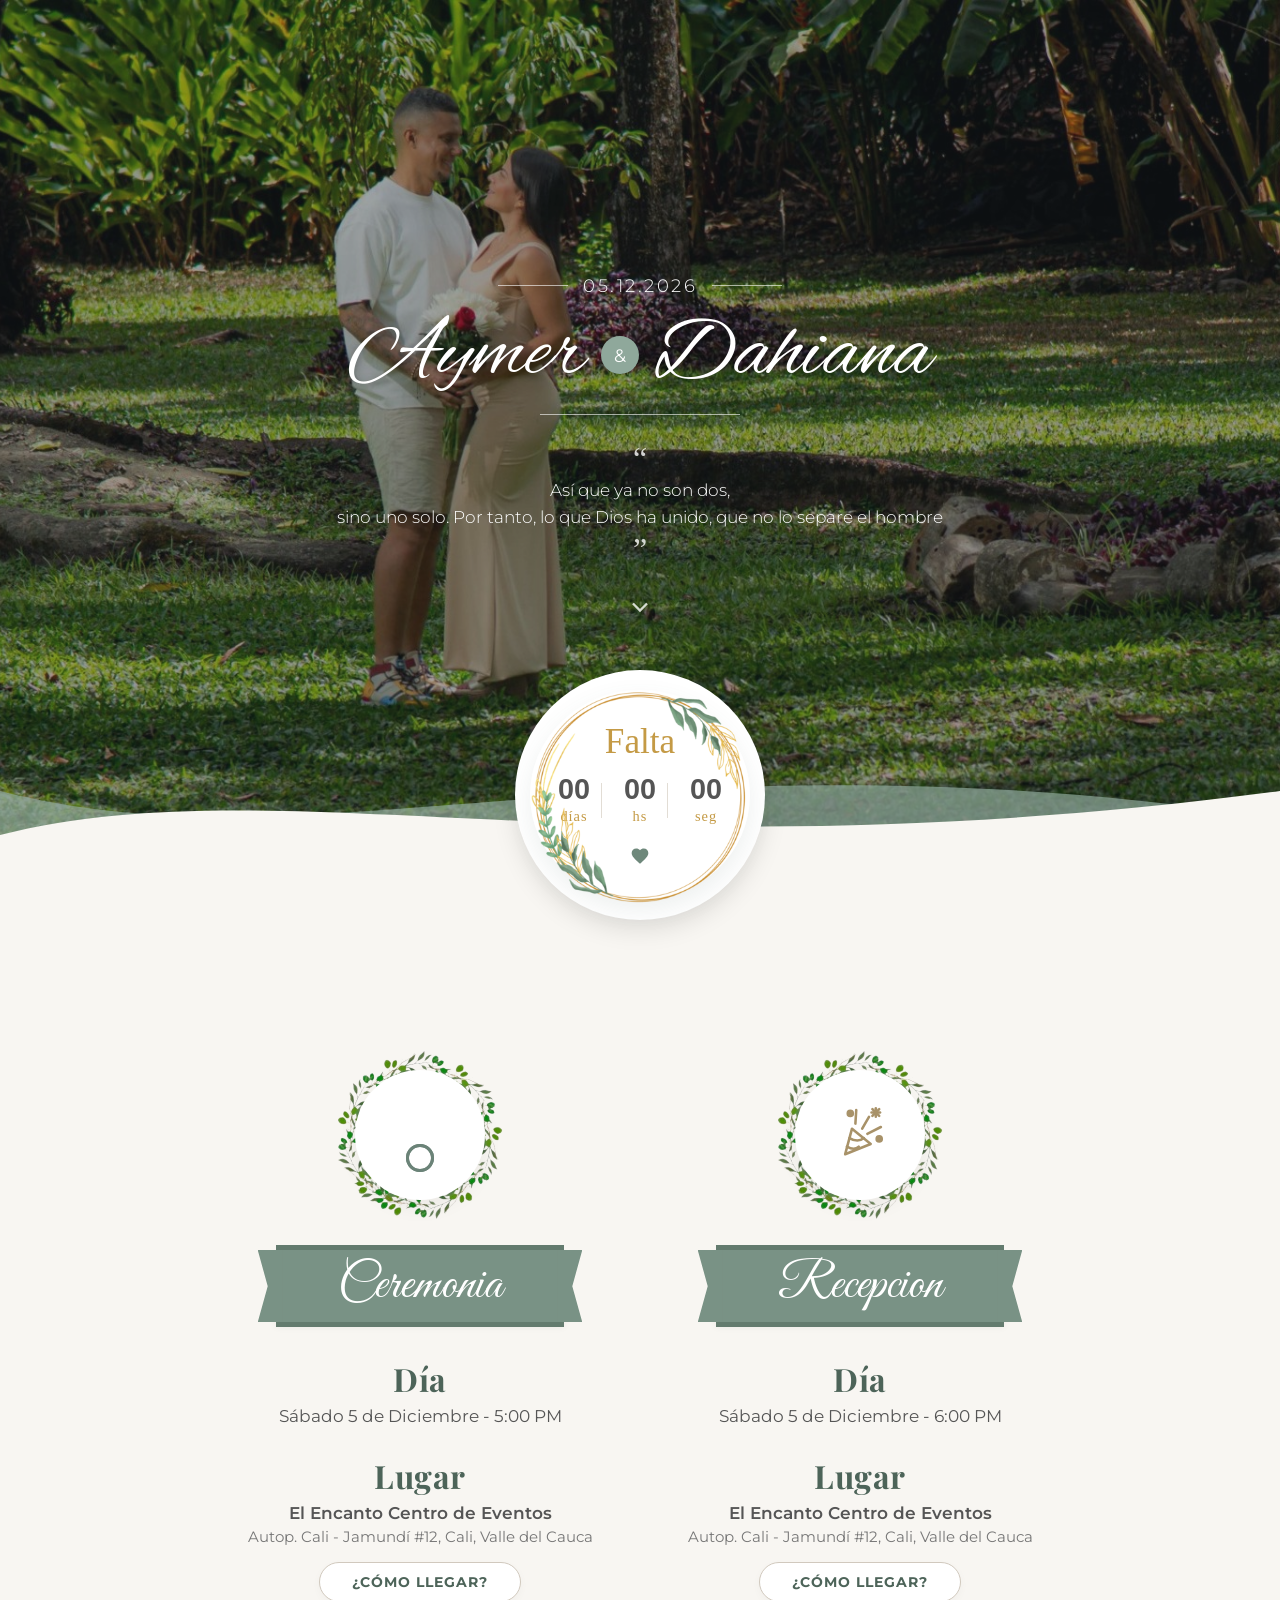
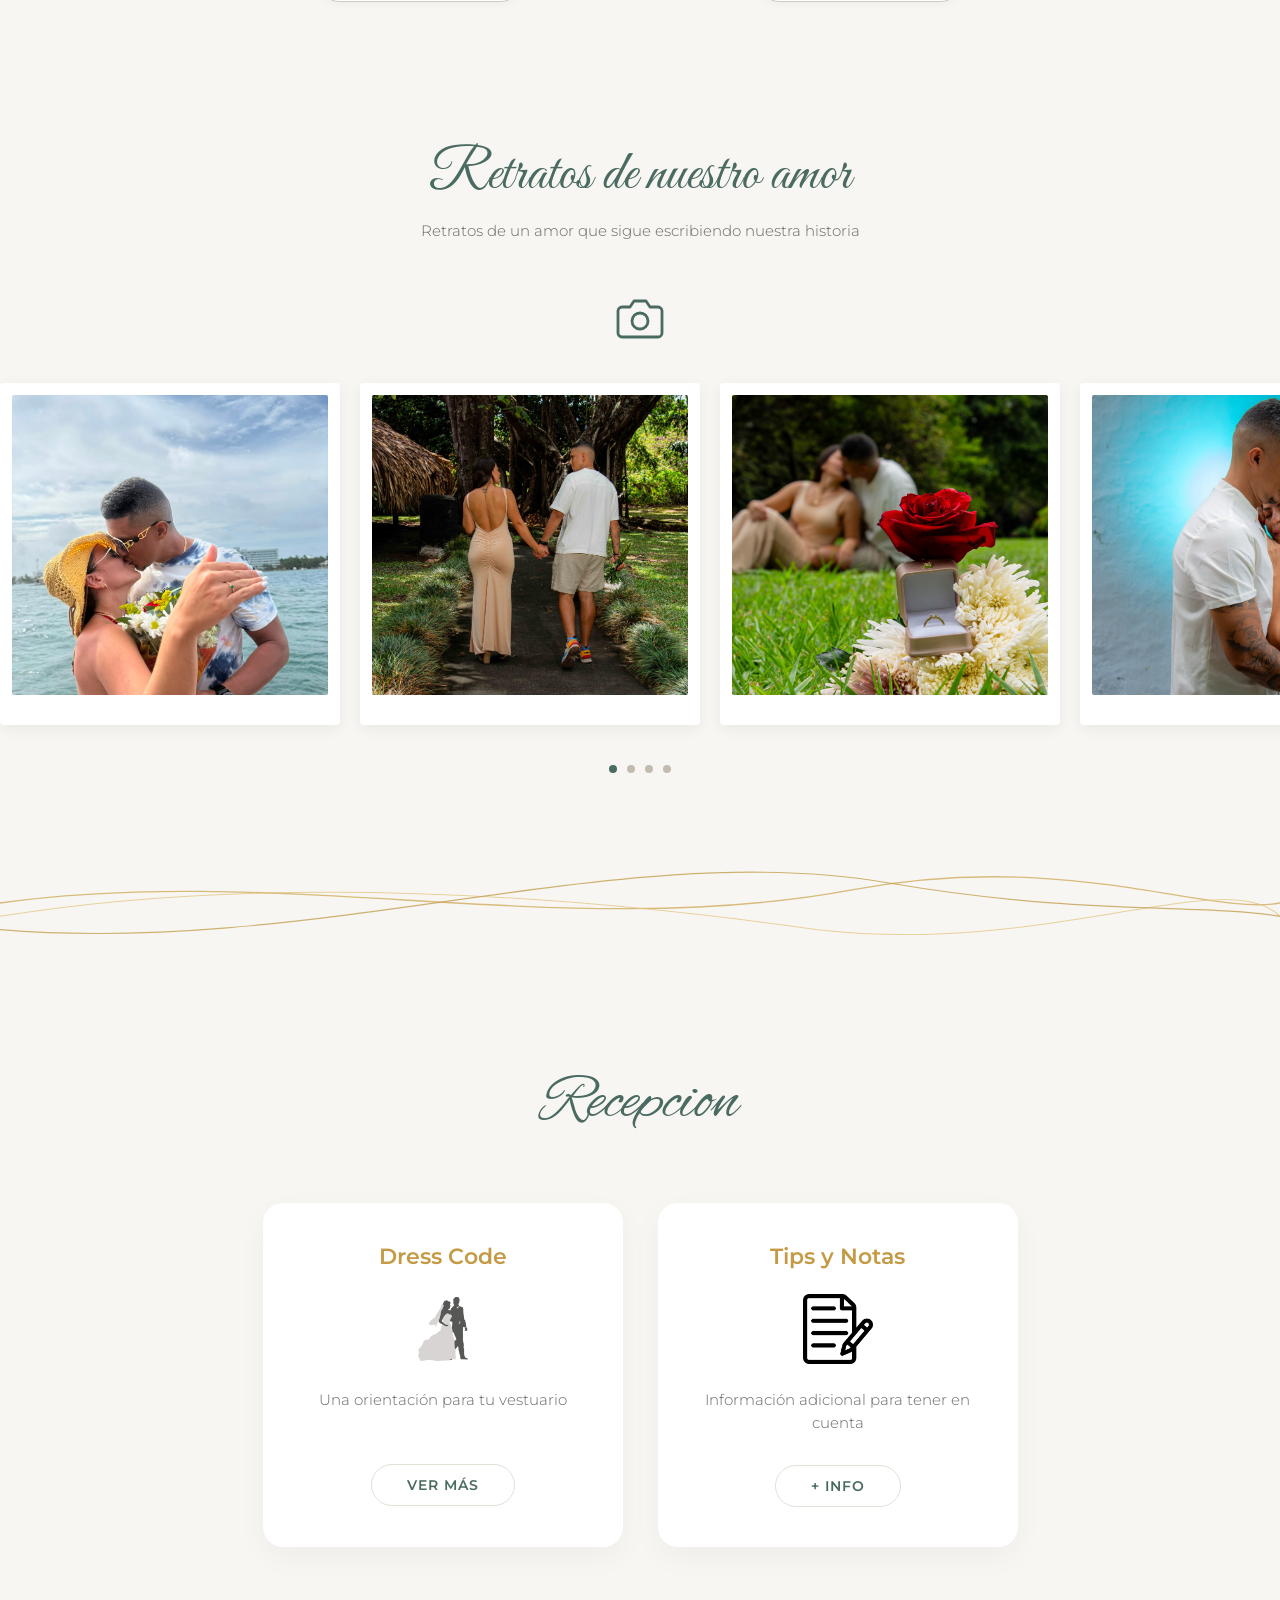
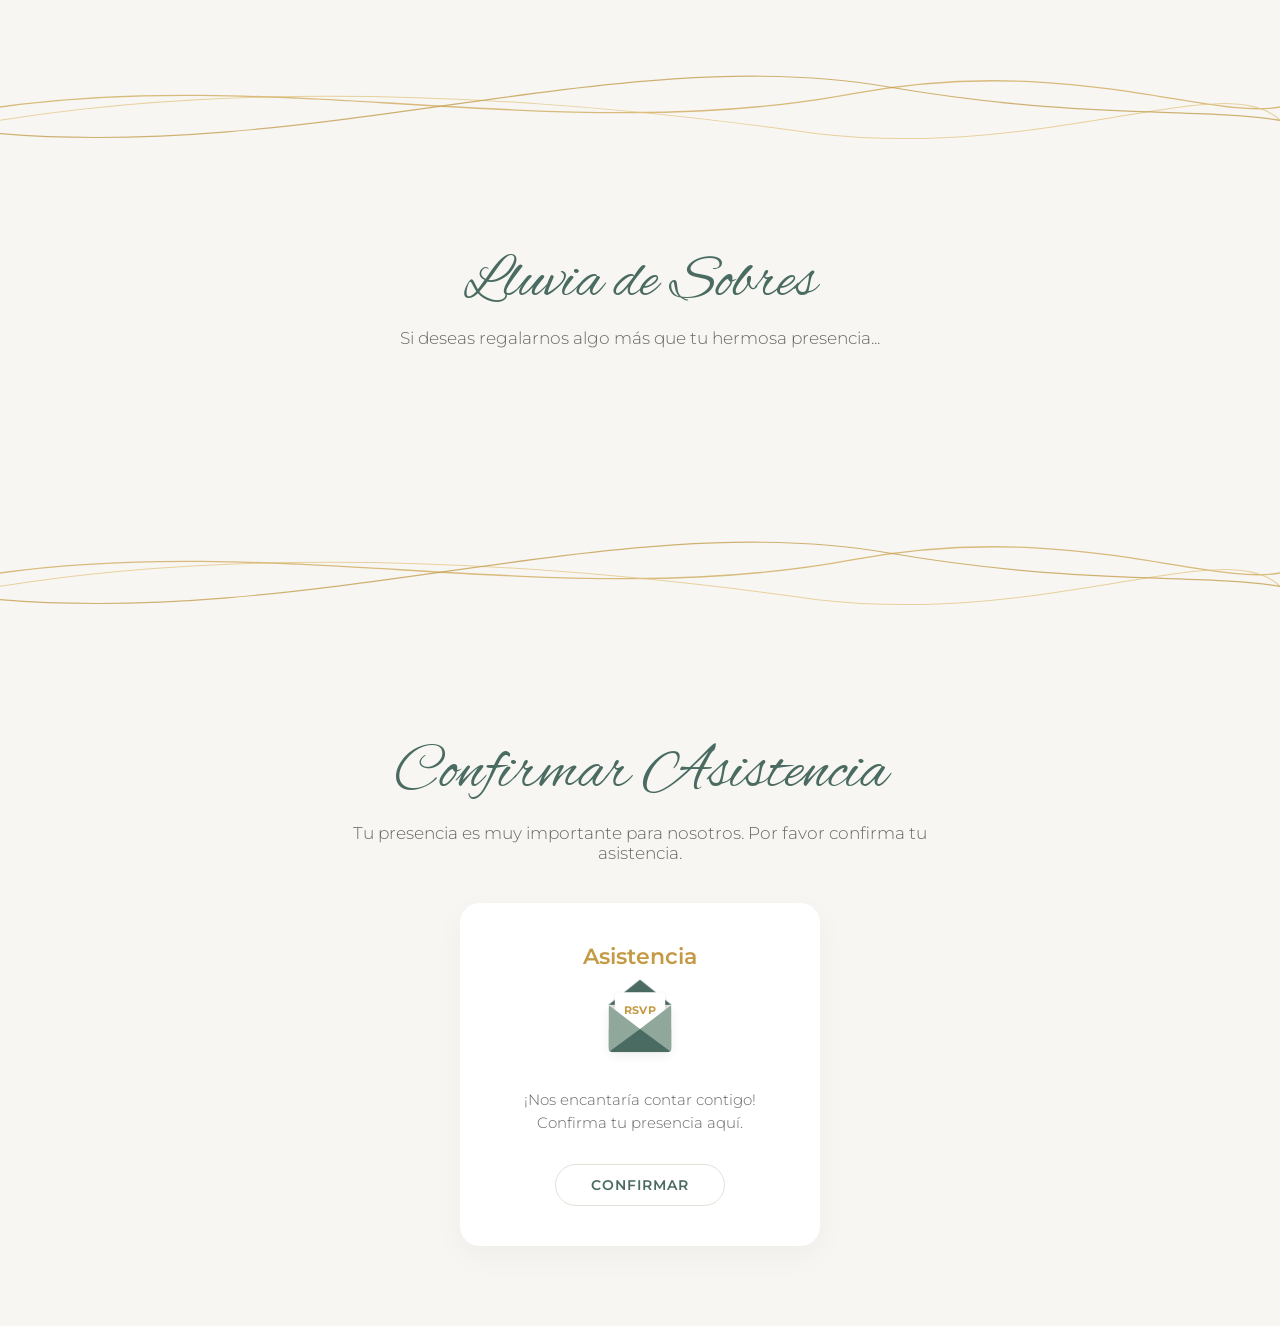
==== bosquejo.html @ 022d2cc7 "..." ====
<!DOCTYPE html>
<html lang="es">
<head>
    <meta charset="UTF-8">
    <meta name="viewport" content="width=device-width, initial-scale=1.0">
    <title>Invitación de Boda - Dahiana & Aymer</title>

    <!-- Fuentes Tipográficas Consolidadas -->
    <link rel="preconnect" href="https://fonts.googleapis.com">
    <link rel="preconnect" href="https://fonts.gstatic.com" crossorigin>
    <link href="https://fonts.googleapis.com/css2?family=Alex+Brush&family=Great+Vibes&family=Montserrat:ital,wght@0,300;0,400;0,500;0,600;0,700;1,300&family=Playfair+Display:ital,wght@0,600;0,700;1,400&display=swap" rel="stylesheet">

    <!-- Hojas de Estilos del Proyecto -->
    <link rel="stylesheet" href="bosquejo.css">
    <link rel="stylesheet" href="temporizador.css">
    <link rel="stylesheet" href="Dia_Boda.css">
    <link rel="stylesheet" href="Carrucel_fotos.css">
</head>
<body>

<!-- ==========================================
     1. PORTADA PRINCIPAL CON ONDA INCORPORADA
     ========================================== -->
<section class="hero-cover">


    <img src="fotoprincipal.jpeg" alt="Portada Dahiana y Hemer" class="hero-single-img">

    <div class="overlay"></div>

    <div class="hero-content">
        <div class="date-wrapper">
            <span class="line"></span>
            <p class="event-date">05.12.2026</p>
            <span class="line"></span>
        </div>

        <div class="names-wrapper">
            <h1 class="bride-groom-name">Aymer</h1>
            <span class="ampersand-badge">&</span>
            <h1 class="bride-groom-name">Dahiana</h1>
        </div>

        <div class="divider-line"></div>

        <div class="quote-wrapper">
            <span class="quote-mark">“</span>
            <p class="quote-text">
                Así que ya no son dos,<br>
                 sino uno solo. Por tanto, lo que Dios ha unido, que no lo separe el hombre
            </p>
            <span class="quote-mark">”</span>
        </div>

        <div class="scroll-down-arrow">
            <svg viewBox="0 0 24 24" width="28" height="28" stroke="currentColor" stroke-width="2" fill="none">
                <polyline points="6 9 12 15 18 9"></polyline>
            </svg>
        </div>
    </div>

    <!-- CORTE ONDULADO FIEL A LA REFERENCIA -->
    <div class="wave-divider">
        <svg viewBox="0 0 1440 320" preserveAspectRatio="none" class="wave-svg">
            <!-- Capa sutil verde salvia detrás -->
            <path fill="#8FA89B" fill-opacity="0.7" d="M0,160 C360,280 720,60 1440,200 L1440,320 L0,320 Z"></path>
            <!-- Capa principal crema al frente que realiza el corte -->
            <path fill="#F8F6F2" d="M0,224 C320,120 680,290 1440,160 L1440,320 L0,320 Z"></path>
        </svg>
    </div>
</section>

<!-- ==========================================
     2. TEMPORIZADOR MONTADO SOBRE EL CORTE
     ========================================== -->
<div class="countdown-overlap-wrapper">
    <section class="section countdown-section">
        <div class="countdown-container">
            <div class="timer-circle">
                <!-- Imagen del marco sobresaliente -->
                <img src="marcoboda.png" alt="Marco Temporizador" class="timer-frame-img">

                <!-- Fondo blanco interior con el texto -->
                <div class="timer-content">
                    <h2 class="timer-title">Falta</h2>

                    <div class="timer" id="timer">
                        <div class="time-card">
                            <span id="days">00</span>
                            <p>días</p>
                        </div>
                        <div class="time-card">
                            <span id="hours">00</span>
                            <p>hs</p>
                        </div>
                        <div class="time-card">
                            <span id="seconds">00</span>
                            <p>seg</p>
                        </div>
                    </div>

                    <svg class="timer-heart" viewBox="0 0 24 24">
                        <path d="M12 21.35l-1.45-1.32C5.4 15.36 2 12.28 2 8.5 2 5.42 4.42 3 7.5 3c1.74 0 3.41.81 4.5 2.09C13.09 3.81 14.76 3 16.5 3 19.58 3 22 5.42 22 8.5c0 3.78-3.4 6.86-8.55 11.54L12 21.35z"/>
                    </svg>

                    <p id="expired-message" class="expired-message" style="display: none;">
                        ¡Llegó el gran día! 🎉
                    </p>
                </div>
            </div>
        </div>
    </section>
</div>


    <!-- ==========================================
         3. UBICACIÓN Y FECHAS (DÍA DE LA BODA)
         ========================================== -->
    <section class="events-section">
        <div class="events-container">
            
            <!-- TARJETA 1: CEREMONIA -->
            <div class="event-card">
                <div class="circle-wrapper">
                    <img src="marco2.png" alt="Marco Ceremonia" class="circle-frame">
                    <div class="icon-circle">
                        <div class="ceremony-anim-container">
                            <svg class="heart-line-svg" viewBox="0 0 100 80">
                                <path class="heart-path" d="M 50,65 C 20,40 10,25 25,12 C 35,3 45,12 50,20 C 55,12 65,3 75,12 C 90,25 80,40 50,65 Z" fill="none" stroke="#6B8378" stroke-width="3" stroke-linecap="round" stroke-linejoin="round"/>
                            </svg>
        
                            <div class="rings-wrapper">
                                <div class="ring ring-left"></div>
                                <div class="ring ring-right"></div>
                            </div>
                        </div>
                    </div>
                </div>

                <div class="ribbon-banner">
                    <h2>Ceremonia</h2>
                </div>

                <div class="info-content">
                    <div class="event-block">
                        <h3>Día</h3>
                        <p class="event-detail">Sábado 5 de Diciembre - 5:00 PM</p>
                    </div>

                    <div class="event-block">
                        <h3>Lugar</h3>
                        <p class="event-detail font-medium"> El Encanto Centro de Eventos</p>
                        <p class="event-subdetail">Autop. Cali - Jamundí #12, Cali, Valle del Cauca</p>
                        <a href="https://www.google.com/maps/place/El+Encanto+Centro+De+Eventos/@3.2912204,-76.5205644,15.98z/data=!4m6!3m5!1s0x8e309f000b661b8d:0xb6f10bed2f12b15e!8m2!3d3.2949419!4d-76.5226216!16s%2Fg%2F11yqlfv62g?entry=ttu&g_ep=EgoyMDI2MDkwMi4wIKXMDSoASAFQAw%3D%3D" target="_blank" class="location-btn">¿CÓMO LLEGAR?</a>
                    </div>
                </div>
            </div>

            <!-- TARJETA 2: FIESTA -->
            <div class="event-card">
                <div class="circle-wrapper">
                    <img src="marco2.png" alt="Marco Fiesta" class="circle-frame">
                    <div class="icon-circle">
                        <div class="popper-container">
                            <svg class="party-popper-svg" viewBox="0 0 100 100" fill="none" stroke="#A89269" stroke-width="3" stroke-linecap="round" stroke-linejoin="round">
                                <g class="popper-body">
                                    <path d="M 32,72 L 40,42 L 62,60 Z" />
                                    <path d="M 37,53 C 42,56 48,58 54,53" />
                                    <path d="M 34,63 C 39,66 44,67 48,63" />
                                </g>
                                <g class="confetti-burst">
                                    <line class="spark s1" x1="52" y1="42" x2="60" y2="28" />
                                    <line class="spark s2" x1="58" y1="48" x2="74" y2="40" />
                                    <line class="spark s3" x1="44" y1="36" x2="45" y2="20" />
                                    <circle class="dot d1" cx="38" cy="24" r="3" fill="#A89269" />
                                    <circle class="dot d2" cx="72" cy="54" r="3" fill="#A89269" />
                                    <g class="star-spark">
                                        <line x1="68" y1="28" x2="68" y2="18" />
                                        <line x1="63" y1="23" x2="73" y2="23" />
                                        <line x1="64" y1="19" x2="72" y2="27" />
                                        <line x1="64" y1="27" x2="72" y2="19" />
                                    </g>
                                </g>
                            </svg>
                        </div>
                    </div>
                </div>

                <div class="ribbon-banner">
                    <h2>Recepcion</h2>
                </div>

                <div class="info-content">
                    <div class="event-block">
                        <h3>Día</h3>
                        <p class="event-detail">Sábado 5 de Diciembre - 6:00 PM</p>
                    </div>

                    <div class="event-block">
                        <h3>Lugar</h3>
                        <p class="event-detail font-medium">El Encanto Centro de Eventos</p>
                        <p class="event-subdetail">Autop. Cali - Jamundí #12, Cali, Valle del Cauca</p>
                        <a href="https://www.google.com/maps/place/El+Encanto+Centro+De+Eventos/@3.2949668,-76.5228049,16z/data=!4m15!1m8!3m7!1s0x8e309f000b661b8d:0xb6f10bed2f12b15e!2sEl+Encanto+Centro+De+Eventos!8m2!3d3.2949419!4d-76.5226216!10e5!16s%2Fg%2F11yqlfv62g!3m5!1s0x8e309f000b661b8d:0xb6f10bed2f12b15e!8m2!3d3.2949419!4d-76.5226216!16s%2Fg%2F11yqlfv62g?entry=ttu&g_ep=EgoyMDI2MDkwMi4wIKXMDSoASAFQAw%3D%3D" target="_blank" class="location-btn">¿CÓMO LLEGAR?</a>
                    </div>
                </div>
            </div>

        </div>
    </section>

    <!-- ==========================================
         4. CARRUSEL DE FOTOS
         ========================================== -->
    <section class="gallery-section">
        <h1 class="gallery-title">Retratos de nuestro amor</h1>
            <p class="card-text">Retratos de un amor que sigue escribiendo nuestra historia</p>
        <div class="camera-icon">
            <svg xmlns="http://www.w3.org/2000/svg" viewBox="0 0 24 24" fill="none" stroke="#4A6B62" stroke-width="1.4" stroke-linecap="round" stroke-linejoin="round">
                <path d="M23 19a2 2 0 0 1-2 2H3a2 2 0 0 1-2-2V8a2 2 0 0 1 2-2h4l2-3h6l2 3h4a2 2 0 0 1 2 2z"></path>
                <circle cx="12" cy="13" r="4"></circle>
            </svg>
        </div>

        <div class="carousel-container" id="carouselContainer">
            <div class="carousel-track" id="carouselTrack">
                <div class="photo-card"><img src="Foto.jpeg"Boda 1"></div>
                <div class="photo-card"><img src="IMG0559.jpeg"Boda 3"></div>
                <div class="photo-card"><img src="IMG0561.jpeg"Boda 4"></div>

                <!-- Duplicado exacto para el efecto infinito -->
                <div class="photo-card"><img src="IMG0624.jpeg"Boda 1"></div>
                <div class="photo-card"><img src="Foto.jpeg"Boda 2"></div>
                <div class="photo-card"><img src="IMG0559.jpeg"Boda 4"></div>
            </div>
        </div>

        <div class="carousel-dots">
            <span class="dot active"></span>
            <span class="dot"></span>
            <span class="dot"></span>
            <span class="dot"></span>
        </div>
    </section>

    <!-- DIVISOR ONDULADO DORADO (Insertar entre secciones) -->
<div class="ribbon-divider ribbon-divider-straight" aria-hidden="true">
    <svg viewBox="0 0 1440 180" preserveAspectRatio="none">
        <path d="M0,90 C320,30 640,150 960,70 C1200,10 1360,110 1440,90" 
              stroke="#D3B168" stroke-width="2" fill="none" opacity="0.85"/>
        <path d="M0,110 C280,50 600,70 920,130 C1180,170 1380,30 1440,110" 
              stroke="#E2C482" stroke-width="1.5" fill="none" opacity="0.75"/>
        <path d="M0,130 C360,170 700,-10 1000,60 C1220,110 1350,90 1440,110" 
              stroke="#C5A053" stroke-width="1.8" fill="none" opacity="0.8"/>
    </svg>
</div>


    <!-- ==========================================
         SCRIPTS UNIFICADOS DEL PROYECTO
         ========================================== -->
    <script>
        document.addEventListener('DOMContentLoaded', () => {
            
            // Lógica 1: Temporizador de Cuenta Regresiva
            const FECHA_BODA = "2026-12-05T16:30:00";
            const targetDate = new Date(FECHA_BODA).getTime();

            const daysEl = document.getElementById("days");
            const hoursEl = document.getElementById("hours");
            const secondsEl = document.getElementById("seconds");
            const timerContainer = document.getElementById("timer");
            const expiredMessage = document.getElementById("expired-message");

            function updateCountdown() {
                const now = new Date().getTime();
                const difference = targetDate - now;

                if (difference <= 0) {
                    clearInterval(timerInterval);
                    if (timerContainer) timerContainer.style.display = "none";
                    if (expiredMessage) expiredMessage.style.display = "block";
                    return;
                }

                const days = Math.floor(difference / (1000 * 60 * 60 * 24));
                const hours = Math.floor((difference % (1000 * 60 * 60 * 24)) / (1000 * 60 * 60));
                const seconds = Math.floor((difference % (1000 * 60)) / 1000);

                if (daysEl) daysEl.innerText = String(days).padStart(2, '0');
                if (hoursEl) hoursEl.innerText = String(hours).padStart(2, '0');
                if (secondsEl) secondsEl.innerText = String(seconds).padStart(2, '0');
            }

            updateCountdown();
            const timerInterval = setInterval(updateCountdown, 1000);

            // Lógica 2: Carrusel de Fotos Interactivo
            const container = document.getElementById('carouselContainer');
            const track = document.getElementById('carouselTrack');
            const dots = document.querySelectorAll('.dot');

            if (container && track) {
                container.addEventListener('mouseenter', () => {
                    track.style.animationPlayState = 'paused';
                });

                container.addEventListener('mouseleave', () => {
                    track.style.animationPlayState = 'running';
                });
            }

            if (dots.length > 0) {
                let activeDotIndex = 0;
                setInterval(() => {
                    dots[activeDotIndex].classList.remove('active');
                    activeDotIndex = (activeDotIndex + 1) % dots.length;
                    dots[activeDotIndex].classList.add('active');
                }, 3000);
            }
        });
    </script>

    <!-- ==========================================
     SECCIÓN: DETALLES DE LA FIESTA (DISEÑO PLANO)
     ========================================== -->
<section class="fiesta-details-section">

    <div class="fiesta-header">
        <h2 class="fiesta-title">Recepcion</h2>
    </div>

    <div class="cards-grid">
        <!-- TARJETA 1: DRESS CODE -->
        <div class="fiesta-card">
            <h3 class="card-title">Dress Code</h3>
            
            <!-- Ruta de imagen modificable -->
            <div class="card-icon-wrapper">
                <img src="novios.png" alt="Dress Code" class="card-custom-icon">
            </div>

            <p class="card-text">Una orientación para tu vestuario</p>

            <button class="modal-trigger-btn" onclick="openModal('modal-dresscode')">VER MÁS</button>
        </div>

        <!-- TARJETA 2: TIPS Y NOTAS -->
        <div class="fiesta-card">
            <h3 class="card-title">Tips y Notas</h3>
            
            <!-- Ruta de imagen modificable -->
            <div class="card-icon-wrapper">
                <img src="notas.png" alt="Tips y Notas" class="card-custom-icon">
            </div>

            <p class="card-text">Información adicional para tener en cuenta</p>

            <button class="modal-trigger-btn" onclick="openModal('modal-tips')">+ INFO</button>
        </div>
    </div>
</section>



<!-- ==========================================
     VENTANAS EMERGENTES (MODALES CON TEXTO EXACTO)
     ========================================== -->

<!-- MODAL 1: DRESS CODE (Basado en tu Imagen 1) -->
<div id="modal-dresscode" class="modal-overlay">
    <div class="modal-box modal-dresscode-box">
        <button class="modal-close-btn" onclick="closeModal('modal-dresscode')">&times;</button>
        
        <h3 class="modal-subtitle-serif">Código de Vestimenta</h3>
        
        <!-- Espacio reservado para tu imagen personalizada -->
        <div class="modal-image-container">
            <img src="trajeyvestido.png" alt="Ilustración Dress Code" class="modal-custom-img">
        </div>

        <h2 class="modal-title-cursive">Formal</h2>

        <p class="modal-reservation-text">
            Se reserva el color <br>
            <strong>BLANCO</strong> <br>
            para la novia
        </p>
    </div>
</div>

<!-- MODAL 2: TIPS Y NOTAS (Basado en tu Imagen 2 - Texto Exacto) -->
<div id="modal-tips" class="modal-overlay">
    <div class="modal-box modal-tips-box">
        <button class="modal-close-btn modal-close-dark" onclick="closeModal('modal-tips')">&times;</button>
        
        <!-- Icono de Portapapeles -->
        <div class="modal-header-icon">
            <svg viewBox="0 0 24 24" width="40" height="40" fill="none" stroke="#D3B168" stroke-width="1.8" stroke-linecap="round" stroke-linejoin="round">
                <path d="M16 4h2a2 2 0 0 1 2 2v14a2 2 0 0 1-2 2H6a2 2 0 0 1-2-2V6a2 2 0 0 1 2-2h2"></path>
                <rect x="8" y="2" width="8" height="4" rx="1" ry="1"></rect>
                <path d="M9 14l2 2 4-4"></path>
            </svg>
        </div>

        <h3 class="modal-tips-title">Tips y Notas</h3>
        <div class="modal-tips-body">
            <p class="tip-item">
                <strong>• Puntualidad:</strong> Les agradecemos ser puntuales.
            </p>

            <p class="tip-item">
                <strong>• Confirmación de asistencia:</strong> Para nosotros es muy importante contar con tu presencia. Te agradecemos confirmar tu asistencia antes del 1 de noviembre del 2026, ya que después de esa fecha se cerrará la lista de ingreso y no será posible realizar cambios.
            </p>

            <p class="tip-item">
                <strong>• Sin niños:</strong> Con mucho cariño, esta será una celebración sólo para adultos, gracias por comprendernos.
            </p>

            <div class="contact-block">
                <p class="contact-header"><strong>• Para información adicional, escríbenos a nuestro número de contacto:</strong></p>
                <p class="contact-numbers">
                     <a href="tel:+57321864464">(+57)  321 8644645</a>
                </p>
            </div>
        </div>
    </div>
</div>

<!-- SCRIPT DE CONTROL -->
<script>
    function openModal(modalId) {
        const modal = document.getElementById(modalId);
        if (modal) modal.classList.add('active');
    }

    function closeModal(modalId) {
        const modal = document.getElementById(modalId);
        if (modal) modal.classList.remove('active');
    }

    window.addEventListener('click', function(event) {
        if (event.target.classList.contains('modal-overlay')) {
            event.target.classList.remove('active');
        }
    });
</script>
<!-- DIVISOR ONDULADO DORADO (Insertar entre secciones) -->
<div class="ribbon-divider ribbon-divider-straight" aria-hidden="true">
    <svg viewBox="0 0 1440 180" preserveAspectRatio="none">
        <path d="M0,90 C320,30 640,150 960,70 C1200,10 1360,110 1440,90" 
              stroke="#D3B168" stroke-width="2" fill="none" opacity="0.85"/>
        <path d="M0,110 C280,50 600,70 920,130 C1180,170 1380,30 1440,110" 
              stroke="#E2C482" stroke-width="1.5" fill="none" opacity="0.75"/>
        <path d="M0,130 C360,170 700,-10 1000,60 C1220,110 1350,90 1440,110" 
              stroke="#C5A053" stroke-width="1.8" fill="none" opacity="0.8"/>
    </svg>
</div>

<!-- ==========================================
     SECCIÓN: LLUVIA DE SOBRES CON ANIMACIÓN COMPLETA
     ========================================== -->
<section class="lluvia-sobres-section">
    <h2 class="sobres-title">Lluvia de Sobres</h2>
    <p class="sobres-subtitle">Si deseas regalarnos algo más que tu hermosa presencia...</p>

    <div class="sobres-icon-wrapper" aria-hidden="true">
        <svg viewBox="0 0 100 80" class="envelope-draw-svg">
            <!-- Fondo de la carta/ interior -->
            <path d="M 12,25 L 88,25 L 88,68 L 12,68 Z" class="envelope-paper" />

            <!-- Silueta del cuerpo del sobre -->
            <rect x="5" y="20" width="90" height="55" rx="4" class="draw-line body-line" />
            
            <!-- Pliegues inferiores internos -->
            <path d="M 5,75 L 42,45" class="draw-line fold-line-1" />
            <path d="M 95,75 L 58,45" class="draw-line fold-line-2" />

            <!-- Solapa superior (Animada en grupo para poder rotar) -->
            <g class="flap-group">
                <path d="M 5,20 L 50,52 L 95,20" class="draw-line flap-line" />
            </g>
        </svg>
    </div>
</section>
</script>

<!-- ELEMENTO DE AUDIO LOCAL -->
<audio id="wedding-audio" loop preload="auto">
    <source src="Cancion.mp3" type="audio/mpeg">
    <source src="Cancion.mp3" type="audio/mpeg">
    Tu navegador no soporta la reproducción de audio.
</audio>

<script>
document.addEventListener("DOMContentLoaded", function () {
    const audio = document.getElementById("wedding-audio");
    const musicBtn = document.getElementById("music-toggle-btn");
    const musicIcon = document.getElementById("music-icon");

    audio.volume = 0.8;

    // Función para intentar reproducir y actualizar los controles
    function playAudio() {
        const playPromise = audio.play();
        if (playPromise !== undefined) {
            playPromise.then(() => {
                if (musicBtn) musicBtn.classList.add("playing");
                if (musicIcon) musicIcon.textContent = "🔊";
            }).catch((err) => {
                console.log("Error al iniciar audio:", err);
                if (musicBtn) musicBtn.classList.remove("playing");
                if (musicIcon) musicIcon.textContent = "🔈";
            });
        }
    }

    // Función para pausar
    function pauseAudio() {
        audio.pause();
        if (musicBtn) musicBtn.classList.remove("playing");
        if (musicIcon) musicIcon.textContent = "🔈";
    }

    // Verificar si se accedió desde el botón de la portada (con ?autoplay=true)
    const urlParams = new URLSearchParams(window.location.search);
    if (urlParams.get('autoplay') === 'true') {
        playAudio();
    }

    // Respaldo de seguridad: si el usuario hace clic o scroll en la invitación, reintentar reproducción
    function forcePlayOnInteraction() {
        if (audio.paused) {
            playAudio();
        }
        window.removeEventListener("click", forcePlayOnInteraction);
        window.removeEventListener("touchstart", forcePlayOnInteraction);
    }

    window.addEventListener("click", forcePlayOnInteraction, { once: true });
    window.addEventListener("touchstart", forcePlayOnInteraction, { once: true });

    // Alternar con el botón flotante superior derecho
    if (musicBtn) {
        musicBtn.addEventListener("click", function (e) {
            e.stopPropagation();
            if (audio.paused) {
                playAudio();
            } else {
                pauseAudio();
            }
        });
    }
});
</script>
<!-- DIVISOR ONDULADO DORADO (Insertar entre secciones) -->
<div class="ribbon-divider ribbon-divider-straight" aria-hidden="true">
    <svg viewBox="0 0 1440 180" preserveAspectRatio="none">
        <path d="M0,90 C320,30 640,150 960,70 C1200,10 1360,110 1440,90" 
              stroke="#D3B168" stroke-width="2" fill="none" opacity="0.85"/>
        <path d="M0,110 C280,50 600,70 920,130 C1180,170 1380,30 1440,110" 
              stroke="#E2C482" stroke-width="1.5" fill="none" opacity="0.75"/>
        <path d="M0,130 C360,170 700,-10 1000,60 C1220,110 1350,90 1440,110" 
              stroke="#C5A053" stroke-width="1.8" fill="none" opacity="0.8"/>
    </svg>
</div>
<!-- ==========================================
     SECCIÓN: CONFIRMACIÓN DE ASISTENCIA (CENTRADA)
     ========================================== -->
<section class="rsvp-section">

    <!-- Título fuera de la card -->
    <div class="rsvp-header">
        <h2 class="rsvp-title">Confirmar Asistencia</h2>
        <p class="rsvp-subtitle">Tu presencia es muy importante para nosotros. Por favor confirma tu asistencia.</p>
    </div>

    <!-- Contenedor centrado para la tarjeta -->
    <div class="rsvp-card-container">
        <!-- Tarjeta individual con la misma clase .fiesta-card -->
        <div class="fiesta-card rsvp-card rsvp-observer">
            <h3 class="card-title">Asistencia</h3>
            
            <!-- Animación CSS: Carta/Sobre abriéndose al scroll -->
            <div class="card-icon-wrapper">
                <div class="envelope-wrapper">
                    <div class="envelope">
                        <div class="envelope-flap"></div>
                        <div class="envelope-pocket"></div>
                        <div class="envelope-letter">
                            <span class="letter-text">RSVP</span>
                        </div>
                    </div>
                </div>
            </div>

            <p class="card-text">¡Nos encantaría contar contigo! Confirma tu presencia aquí.</p>

            <!-- Botón de redirección editable -->
            <a href="https://forms.cloud.microsoft/pages/responsepage.aspx?id=DQSIkWdsW0yxEjajBLZtrQAAAAAAAAAAAAZAAJwFTbpUNDNHSVFHMlNKOUhXWFhCSTBYRjc1VVdPUy4u&origin=lprLink&route=shorturl" target="_blank" class="modal-trigger-btn rsvp-btn">
                CONFIRMAR
            </a>
        </div>
    </div>
</section>

<!-- SCRIPT INTERSECTION OBSERVER -->
<script>
    document.addEventListener("DOMContentLoaded", function () {
        const observerOptions = {
            root: null,
            threshold: 0.4 // Se activa al visibilizar el 40% de la tarjeta
        };

        const rsvpObserver = new IntersectionObserver((entries, observer) => {
            entries.forEach(entry => {
                if (entry.isIntersecting) {
                    entry.target.classList.add("animate");
                    observer.unobserve(entry.target);
                }
            });
        }, observerOptions);

        const rsvpCard = document.querySelector(".rsvp-observer");
        if (rsvpCard) {
            rsvpObserver.observe(rsvpCard);
        }
    });
</script>
</body>
</html>
---- bosquejo.css ----
/* ==========================================
   1. RESET & VARIABLES GLOBALES (ESTILO FIXDATE)
   ========================================== */
@import url('https://fonts.googleapis.com/css2?family=Alex+Brush&family=Montserrat:ital,wght@0,300;0,400;0,500;0,600;0,700;1,300&display=swap');

:root {
    --bg-cream: #F8F6F2;
    --bg-card: #EFECE6;
    --green-sage: #8FA89B;
    --green-dark: #4A6B62;
    --gold-accent: #D3B168;
    --text-dark: #333333;
    --text-muted: #666666;
}

* {
    margin: 0;
    padding: 0;
    box-sizing: border-box;
}

/* Fuerza el flujo vertical continuo en el sitio */
body, html {
    width: 100%;
    margin: 0;
    padding: 0;
    display: block !important;
    background-color: var(--bg-cream);
    font-family: 'Montserrat', sans-serif;
    color: var(--text-dark);
    overflow-x: hidden;
    scroll-behavior: smooth;
}

/* Forzar estructuración vertical por secciones */
section, 
.section, 
.hero-cover, 
.events-section, 
.gallery-section {
    display: flex !important;
    flex-direction: column !important;
    width: 100% !important;
    max-width: 100% !important;
    box-sizing: border-box;
    clear: both;
}

/* ==========================================
   2. PORTADA PRINCIPAL (HERO)
   ========================================== */
.hero-cover {
    position: relative;
    width: 100%;
    height: 100vh;
    display: flex;
    justify-content: center;
    align-items: center;
    overflow: hidden;
    background-color: var(--bg-cream);
}

/* Única Imagen Principal de Portada */
.hero-single-img {
    position: absolute;
    top: 0;
    left: 0;
    width: 100%;
    height: 100%;
    object-fit: cover;
    object-position: 35% center;
    z-index: 0;
}

/* Capa de Oscurecimiento (40% de opacidad) */
.overlay {
    position: absolute;
    top: 0;
    left: 0;
    width: 100%;
    height: 100%;
    background: rgba(30, 38, 44, 0.40);
    z-index: 1;
}

.music-btn {
    position: fixed;
    top: 25px;
    right: 25px;
    width: 44px;
    height: 44px;
    background-color: rgba(255, 255, 255, 0.25);
    border: 1px solid rgba(255, 255, 255, 0.5);
    border-radius: 50%;
    color: #FFFFFF;
    display: flex;
    justify-content: center;
    align-items: center;
    cursor: pointer;
    backdrop-filter: blur(6px);
    z-index: 100;
    transition: transform 0.2s ease;
}

.music-btn:hover {
    transform: scale(1.08);
}

.hero-content {
    position: relative;
    z-index: 2;
    color: #FFFFFF;
    text-align: center;
    max-width: 700px;
    padding: 0 20px;
    display: flex;
    flex-direction: column;
    align-items: center;
    justify-content: center;
}

.date-wrapper {
    display: flex;
    align-items: center;
    gap: 15px;
    margin-bottom: 15px;
}

.date-wrapper .line {
    height: 1px;
    width: 70px;
    background-color: rgba(255, 255, 255, 0.6);
}

.event-date {
    font-family: 'Montserrat', sans-serif;
    font-size: 1.1rem;
    letter-spacing: 2.5px;
    font-weight: 300;
}

.names-wrapper {
    display: flex;
    align-items: center;
    gap: 15px;
}

/* Tipografía Principal 'Alex Brush' */
.bride-groom-name {
    font-family: 'Alex Brush', cursive;
    font-size: 5.5rem;
    font-weight: 400;
    line-height: 1;
    text-shadow: 0 2px 8px rgba(0,0,0,0.3);
}

.ampersand-badge {
    background-color: var(--green-sage);
    color: #FFFFFF;
    width: 38px;
    height: 38px;
    border-radius: 50%;
    display: flex;
    justify-content: center;
    align-items: center;
    font-family: 'Montserrat', sans-serif;
    font-size: 1.1rem;
}

.divider-line {
    width: 200px;
    height: 1px;
    background-color: rgba(255, 255, 255, 0.6);
    margin: 15px 0 25px 0;
}

.quote-mark {
    font-family: 'Georgia', serif;
    font-size: 2rem;
    opacity: 0.8;
}

.quote-text {
    font-family: 'Montserrat', sans-serif;
    font-size: 1.05rem;
    font-weight: 300;
    line-height: 1.6;
}

.scroll-down-arrow {
    margin-top: 25px;
    color: rgba(255, 255, 255, 0.8);
    animation: bounce 2s infinite;
}

@keyframes bounce {
    0%, 20%, 50%, 80%, 100% { transform: translateY(0); }
    40% { transform: translateY(-8px); }
    60% { transform: translateY(-4px); }
}

/* ==========================================
   3. CORTE ONDULADO DOBLE
   ========================================== */
.wave-divider {
    position: absolute;
    bottom: -1px;
    left: 0;
    width: 100%;
    line-height: 0;
    z-index: 3;
    pointer-events: none;
}

.wave-svg {
    width: 100%;
    height: 220px;
    display: block;
}

/* ==========================================
   4. TEMPORIZADOR ELEVADO (+40% ADICIONAL)
   ========================================== */
.countdown-overlap-wrapper {
    position: relative;
    width: 100%;
    z-index: 10;
    margin-top: -295px; /* Elevación incrementada un 40% adicional */
    display: flex;
    justify-content: center;
    pointer-events: none;
}

.countdown-section {
    pointer-events: auto;
    background: transparent !important;
    padding: 0 !important;
    width: 100%;
    display: flex !important;
    justify-content: center;
}

.countdown-container {
    display: flex;
    justify-content: center;
    align-items: center;
    width: 100%;
}
/* ==========================================
   MARCO EXTERNO CON FONDO BLANCO INTERIOR
   ========================================== */

.timer-circle {
    position: relative;
    width: 320px;
    height: 320px;
    margin: 0 auto;
    display: flex;
    align-items: center;
    justify-content: center;
}

/* La imagen del marco sobresale en los bordes */
.timer-frame-img {
    position: absolute;
    top: 0;
    left: 0;
    width: 100%;
    height: 100%;
    object-fit: contain;
    z-index: 2; /* Se dibuja por encima o al borde del contenido */
    pointer-events: none;
}

/* Círculo/Caja blanca interior */
.timer-content {
    position: relative;
    z-index: 1;
    width: 220px; /* Tamaño del fondo blanco interno */
    height: 220px;
    background-color: #FFFFFF;
    border-radius: 50%;
    box-shadow: 0 10px 25px rgba(74, 107, 98, 0.1);
    
    display: flex;
    flex-direction: column;
    align-items: center;
    justify-content: center;
    text-align: center;
    padding: 15px;
}

.timer-title {
    font-family: 'Alex Brush', cursive;
    font-size: 2.2rem;
    color: var(--green-dark, #4A6B62);
    margin: 0;
    line-height: 1;
}

.timer {
    display: flex;
    align-items: center;
    justify-content: center;
    gap: 10px;
    margin: 6px 0;
}

.time-card {
    display: flex;
    flex-direction: column;
    align-items: center;
}

.time-card span {
    font-family: 'Montserrat', sans-serif;
    font-size: 1.5rem;
    font-weight: 600;
    color: var(--green-dark, #4A6B62);
    line-height: 1;
}

.time-card p {
    font-family: 'Montserrat', sans-serif;
    font-size: 0.65rem;
    text-transform: uppercase;
    letter-spacing: 1px;
    color: #888888;
    margin-top: 2px;
}

.timer-heart {
    width: 14px;
    height: 14px;
    fill: var(--gold-accent, #D3B168);
    margin-top: 2px;
}

/* Ajustes para celulares */
@media (max-width: 480px) {
    .timer-circle {
        width: 270px;
        height: 270px;
    }

    .timer-content {
        width: 185px;
        height: 185px;
    }

    .time-card span {
        font-size: 1.2rem;
    }

    .timer-title {
        font-size: 1.8rem;
    }
}

/* ==========================================
   5. EVENTOS Y UBICACIONES (DÍA DE LA BODA)
   ========================================== */
.events-section, 
.gallery-section {
    padding: 60px 20px;
    align-items: center;
    background-color: var(--bg-cream);
}

.events-container {
    display: flex;
    flex-direction: row;
    flex-wrap: wrap;
    justify-content: center;
    gap: 40px;
    width: 100%;
    max-width: 1100px;
    margin: 0 auto;
}

.event-card {
    flex: 1 1 350px;
    max-width: 450px;
    display: flex;
    flex-direction: column;
    align-items: center;
}

/* ==========================================
   6. RESPONSIVO PARA MÓVILES (+40% ELEVACIÓN)
   ========================================== */
@media (max-width: 768px) {
    .bride-groom-name { 
        font-size: 3.8rem; 
    }

    .wave-svg {
        height: 140px;
    }

    .countdown-overlap-wrapper {
        margin-top: -195px; /* Elevado proporcionalmente para tablets y celulares grandes */
    }

    .events-container {
        flex-direction: column;
        align-items: center;
    }
}

@media (max-width: 480px) {
    .bride-groom-name { 
        font-size: 3.2rem; 
    }

    .wave-svg {
        height: 100px;
    }

    .countdown-overlap-wrapper {
        margin-top: -155px; /* Elevado proporcionalmente para móviles pequeños */
    }
}
/*
*/

/* ==========================================
   ESTILOS PLANOS DE TARJETAS Y MODALES (TIPOGRAFÍA PROYECTO)
   ========================================== */
.fiesta-details-section {
    position: relative;
    padding: 80px 20px;
    background-color: var(--bg-cream, #F8F6F2);
    display: flex;
    flex-direction: column;
    align-items: center;
    width: 100%;
}

/* Encabezado */
.fiesta-header {
    text-align: center;
    margin-bottom: 50px;
}

.fiesta-title {
    font-family: 'Alex Brush', cursive;
    font-size: 4rem;
    font-weight: 400;
    color: var(--green-dark, #4A6B62);
    margin-bottom: 10px;
}

.fiesta-subtitle {
    font-family: 'Montserrat', sans-serif;
    font-size: 1.05rem;
    color: #666666;
    font-weight: 300;
    max-width: 600px;
}

/* Rejilla para 2 Tarjetas */
.cards-grid {
    display: flex;
    justify-content: center;
    gap: 35px;
    width: 100%;
    max-width: 800px;
}

/* Tarjeta individual */
.fiesta-card {
    background: #FFFFFF;
    border-radius: 20px;
    padding: 40px 30px;
    flex: 1;
    max-width: 360px;
    display: flex;
    flex-direction: column;
    align-items: center;
    text-align: center;
    box-shadow: 0 10px 30px rgba(0,0,0,0.04);
    transition: transform 0.3s ease, box-shadow 0.3s ease;
}

.fiesta-card:hover {
    transform: translateY(-5px);
    box-shadow: 0 15px 35px rgba(0,0,0,0.08);
}

.card-title {
    font-family: 'Montserrat', sans-serif;
    font-size: 1.35rem;
    color: var(--gold-accent, #D3B168);
    font-weight: 600;
    margin-bottom: 25px;
}

/* Icono personalizable en la tarjeta */
.card-icon-wrapper {
    width: 70px;
    height: 70px;
    display: flex;
    justify-content: center;
    align-items: center;
    margin-bottom: 25px;
}

.card-custom-icon {
    max-width: 100%;
    max-height: 100%;
    object-fit: contain;
}

.card-text {
    font-family: 'Montserrat', sans-serif;
    font-size: 0.95rem;
    color: #666666;
    font-weight: 300;
    line-height: 1.5;
    margin-bottom: 30px;
    min-height: 45px;
}

/* Botón estilo cápsula */
.modal-trigger-btn {
    background-color: #FFFFFF;
    color: var(--green-dark, #4A6B62);
    border: 1.5px solid #E5E0D8;
    padding: 12px 35px;
    border-radius: 30px;
    font-family: 'Montserrat', sans-serif;
    font-size: 0.85rem;
    font-weight: 600;
    letter-spacing: 1px;
    cursor: pointer;
    transition: all 0.3s ease;
}

.modal-trigger-btn:hover {
    background-color: var(--green-sage, #8FA89B);
    color: #FFFFFF;
    border-color: var(--green-sage, #8FA89B);
}

/* Ventanas Emergentes (Modales) */
.modal-overlay {
    position: fixed;
    top: 0;
    left: 0;
    width: 100%;
    height: 100%;
    background: rgba(30, 38, 44, 0.65);
    backdrop-filter: blur(4px);
    display: none;
    justify-content: center;
    align-items: center;
    z-index: 1000;
    padding: 20px;
}

.modal-overlay.active {
    display: flex;
}

.modal-box {
    background: var(--bg-cream, #F8F6F2);
    border-radius: 24px;
    padding: 45px 35px;
    max-width: 500px;
    width: 100%;
    max-height: 88vh;
    overflow-y: auto;
    position: relative;
    box-shadow: 0 20px 40px rgba(0,0,0,0.2);
    text-align: center;
    animation: modalFadeIn 0.3s ease;
}

@keyframes modalFadeIn {
    from { opacity: 0; transform: translateY(-20px); }
    to { opacity: 1; transform: translateY(0); }
}

.modal-close-btn {
    position: absolute;
    top: 18px;
    right: 22px;
    background: none;
    border: none;
    font-size: 1.8rem;
    color: #888888;
    cursor: pointer;
    transition: color 0.2s ease;
}

.modal-close-btn:hover {
    color: var(--green-dark, #4A6B62);
}

.modal-title {
    font-family: 'Alex Brush', cursive;
    font-size: 3.5rem;
    font-weight: 400;
    color: var(--green-dark, #4A6B62);
    margin-bottom: 20px;
    line-height: 1.1;
}

/* ==========================================
   AJUSTE ESPECÍFICO: MODAL DRESS CODE
   ========================================== */
.modal-image-container {
    width: 100%;
    display: flex;
    justify-content: center;
    align-items: center;
    margin: 20px 0 25px 0;
}

/* Imagen de vestuario centrada y pequeña */
.modal-custom-img {
    max-width: 110px;
    height: auto;
    object-fit: contain;
    display: block;
    margin: 0 auto;
}

.modal-description {
    font-family: 'Montserrat', sans-serif;
    font-size: 1rem;
    color: #444444;
    font-weight: 300;
    line-height: 1.6;
    margin-bottom: 14px;
}

.modal-description strong {
    font-weight: 600;
}

.modal-note {
    font-family: 'Montserrat', sans-serif;
    font-size: 0.9rem;
    color: #777777;
    font-style: italic;
    margin-top: 20px;
}

/* ==========================================
   SEPARACIÓN EXACTA: TÍTULO A PUNTUALIDAD
   ========================================== */

/* 1. Separa la imagen/icono superior del título */
.modal-header-icon {
    display: flex;
    justify-content: center;
    align-items: center;
    margin-bottom: 20px !important;
}

/* 2. Empuja fuertemente hacia abajo todo lo que esté debajo del título "Tips y Notas" */
.modal-box h2,
.modal-title,
.modal-box .modal-title {
    margin-bottom: 35px !important; /* Genera el espacio amplio que necesitas */
    display: block !important;
}

/* 3. Agrega margen superior al contenedor de la lista */
.modal-tips-list {
    text-align: left;
    list-style: none;
    padding: 0 5px !important;
    margin-top: 70px !important; /* Espacio extra de respaldo */
}

/* 4. Estilos y espaciado de cada ítem (incluyendo Puntualidad) */
.modal-tips-list li,
.tip-item {
    font-family: 'Montserrat', sans-serif;
    font-size: 0.95rem;
    font-weight: 300;
    color: #444444;
    margin-bottom: 24px !important;
    line-height: 1.7;
}

.modal-tips-list li:first-child,
.tip-item:first-child {
    margin-top: 30px !important; /* Distancia adicional para el primer ítem */
}

.modal-tips-list li:last-child,
.tip-item:last-child {
    margin-bottom: 10px !important;
}

.modal-tips-list li strong,
.tip-item strong {
    font-weight: 600;
    color: var(--green-dark, #4A6B62);
}

.contact-block {
    margin-top: 35px !important;
    padding-top: 20px;
    border-top: 1px solid #EAE5DC;
    text-align: center;
}

.contact-header {
    font-family: 'Montserrat', sans-serif;
    font-size: 0.95rem;
    color: var(--green-dark, #4A6B62);
    margin-bottom: 12px;
    line-height: 1.5;
}

.contact-numbers {
    font-family: 'Montserrat', sans-serif;
    font-size: 0.95rem;
    color: var(--gold-accent, #D3B168);
    line-height: 1.8;
}

.contact-numbers a {
    color: var(--green-dark, #4A6B62);
    text-decoration: underline;
}

/* Responsivo Móvil */
@media (max-width: 768px) {
    .cards-grid {
        flex-direction: column;
        align-items: center;
    }

    .fiesta-card {
        width: 100%;
        max-width: 100%;
    }
    
    .fiesta-title {
        font-size: 3.2rem;
    }

    .modal-box {
        padding: 35px 20px;
    }

    .modal-box h2,
    .modal-title,
    .modal-box .modal-title {
        margin-bottom: 30px !important;
    }

    .modal-custom-img {
        max-width: 90px;
    }
}
/* ==========================================
   SECCIÓN CONFIRMACIÓN DE ASISTENCIA (RSVP)
   ========================================== */
.rsvp-section {
    position: relative;
    padding: 80px 20px;
    background-color: var(--bg-cream, #F8F6F2);
    display: flex;
    flex-direction: column;
    align-items: center;
    justify-content: center;
    width: 100%;
}

/* Encabezado fuera de la card con tipografía del proyecto */
.rsvp-header {
    text-align: center;
    margin-bottom: 40px;
}

.rsvp-title {
    font-family: 'Alex Brush', cursive;
    font-size: 4rem;
    font-weight: 400;
    color: var(--green-dark, #4A6B62);
    margin-bottom: 10px;
}

.rsvp-subtitle {
    font-family: 'Montserrat', sans-serif;
    font-size: 1.05rem;
    color: #666666;
    font-weight: 300;
    max-width: 600px;
}

/* Contenedor que fuerza el centrado perfecto en PC y Móvil */
.rsvp-card-container {
    display: flex;
    justify-content: center;
    align-items: center;
    width: 100%;
    max-width: 800px;
}

/* Ajustes específicos para el botón como enlace */
.rsvp-btn {
    text-decoration: none;
    display: inline-block;
    text-align: center;
}

/* ==========================================
   ANIMACIÓN CSS SOBRE ABRIÉNDOSE
   ========================================== */
.envelope-wrapper {
    width: 60px;
    height: 45px;
    position: relative;
}

.envelope {
    position: relative;
    width: 100%;
    height: 100%;
    background-color: #E5E0D8;
    border-radius: 4px;
    box-shadow: 0 4px 10px rgba(0,0,0,0.06);
    transition: transform 0.6s ease;
}

/* Bolsillo frontal del sobre */
.envelope-pocket {
    position: absolute;
    bottom: 0;
    left: 0;
    width: 0;
    height: 0;
    border-left: 30px solid var(--green-sage, #8FA89B);
    border-right: 30px solid var(--green-sage, #8FA89B);
    border-bottom: 22px solid var(--green-dark, #4A6B62);
    border-top: 23px solid transparent;
    border-radius: 0 0 4px 4px;
    z-index: 3;
}

/* Solapa superior que rota */
.envelope-flap {
    position: absolute;
    top: 0;
    left: 0;
    width: 0;
    height: 0;
    border-left: 30px solid transparent;
    border-right: 30px solid transparent;
    border-top: 24px solid var(--green-dark, #4A6B62);
    transform-origin: top;
    transition: transform 0.6s ease, z-index 0.3s ease;
    z-index: 4;
}

/* Carta interior */
.envelope-letter {
    position: absolute;
    bottom: 4px;
    left: 6px;
    width: 48px;
    height: 35px;
    background: #FFFFFF;
    border-radius: 2px;
    z-index: 2;
    display: flex;
    justify-content: center;
    align-items: center;
    box-shadow: 0 1px 3px rgba(0,0,0,0.1);
    transition: transform 0.6s ease 0.2s;
}

.letter-text {
    font-family: 'Montserrat', sans-serif;
    font-size: 0.65rem;
    font-weight: 700;
    color: var(--gold-accent, #D3B168);
    letter-spacing: 1px;
}

/* DISPARADOR DE LA ANIMACIÓN AL HACER SCROLL */
.rsvp-card.animate .envelope-flap {
    transform: rotateX(180deg);
    z-index: 1;
}

.rsvp-card.animate .envelope-letter {
    transform: translateY(-18px);
}

.rsvp-card.animate .envelope {
    transform: scale(1.05);
}

/* Responsivo para móviles */
@media (max-width: 768px) {
    .rsvp-title {
        font-size: 3.2rem;
    }
}
/* ==========================================
   ASEGURAR QUE LAS SECCIONES Y TARJETAS QUEDEN POR ENCIMA
   ========================================== */
.fiesta-details-section,
.rsvp-section,
.fiesta-card,
.modal-box,
.fiesta-header,
.rsvp-header {
    position: relative;
    z-index: 2; /* Garantiza que las tarjetas y textos estén por encima de la animación */
}
/* ==========================================
   DIVISORES ONDULADOS MODULARES
   ========================================== */

.ribbon-divider {
    width: 100%;
    height: 120px; /* Altura regulable según qué tan grande quieras la ola */
    position: relative;
    overflow: hidden;
    pointer-events: none;
    z-index: 1;
    margin: 20px 0; /* Separación vertical con los demás bloques */
}

.ribbon-divider svg {
    width: 100%;
    height: 100%;
    display: block;
}

/* Animación sutil de respiración en las olas */
.ribbon-divider svg path {
    animation: ribbonWaveMotion 7s ease-in-out infinite alternate;
}

.ribbon-divider svg path:nth-child(2) {
    animation-duration: 9s;
    animation-delay: -2s;
}

.ribbon-divider svg path:nth-child(3) {
    animation-duration: 11s;
    animation-delay: -4s;
}

@keyframes ribbonWaveMotion {
    0% {
        transform: translateY(0px);
    }
    100% {
        transform: translateY(6px);
    }
}

/* Variación opcional: invertido horizontalmente */
.ribbon-divider.flip-x {
    transform: scaleX(-1);
}

/* Variación opcional: invertido verticalmente */
.ribbon-divider.flip-y {
    transform: scaleY(-1);
}

/* Responsivo para móviles */
@media (max-width: 768px) {
    .ribbon-divider {
        height: 80px;
    }
}
/* ==========================================
   SECCIÓN LLUVIA DE SOBRES (ANIMACIÓN SIN BUGS)
   ========================================== */

.lluvia-sobres-section {
    position: relative;
    padding: 60px 20px;
    background-color: var(--bg-cream, #F8F6F2);
    text-align: center;
    display: flex;
    flex-direction: column;
    align-items: center;
    justify-content: center;
    width: 100%;
}

.sobres-title {
    font-family: 'Alex Brush', cursive;
    font-size: 3.8rem;
    font-weight: 400;
    color: var(--green-dark, #4A6B62);
    margin-bottom: 8px;
    line-height: 1.2;
}

.sobres-subtitle {
    font-family: 'Montserrat', sans-serif;
    font-size: 1.05rem;
    font-weight: 300;
    color: #666666;
    margin-bottom: 25px;
    max-width: 600px;
}

.sobres-icon-wrapper {
    width: 75px;
    height: 60px;
    display: flex;
    align-items: center;
    justify-content: center;
}

.envelope-draw-svg {
    width: 100%;
    height: 100%;
    display: block;
    overflow: visible;
}

/* Trazo y trazado de líneas */
.draw-line {
    fill: none;
    stroke: var(--green-dark, #4A6B62);
    stroke-width: 3.5;
    stroke-linecap: round;
    stroke-linejoin: round;
    stroke-dasharray: 300;
    stroke-dashoffset: 300;
    animation: drawLinesSeq 5s ease-in-out infinite;
}

.body-line { animation-delay: 0s; }
.fold-line-1, .fold-line-2 { animation-delay: 0.2s; }

/* Animación de la solapa: Trazado + Movimiento de Apertura Estable */
.flap-line {
    animation: drawFlapSeq 5s ease-in-out infinite;
    transform-origin: 50% 25%;
}

/* Tarjeta interna que emerge */
.envelope-paper {
    fill: #FFFFFF;
    stroke: var(--gold-accent, #D3B168);
    stroke-width: 1.5;
    opacity: 0;
    animation: revealCardSeq 5s ease-in-out infinite;
}

/* ------------------------------------------
   KEYFRAMES SINCRO Y SIN PARPADEOS
   ------------------------------------------ */

/* Trazado base */
@keyframes drawLinesSeq {
    0% {
        stroke-dashoffset: 300;
        opacity: 0;
    }
    30%, 85% {
        stroke-dashoffset: 0;
        opacity: 1;
    }
    100% {
        stroke-dashoffset: 0;
        opacity: 0;
    }
}

/* Solapa: Se dibuja primero y luego se abre hacia arriba */
@keyframes drawFlapSeq {
    0% {
        stroke-dashoffset: 300;
        transform: scaleY(1);
        opacity: 0;
    }
    30% {
        stroke-dashoffset: 0;
        transform: scaleY(1);
        opacity: 1;
    }
    50%, 85% {
        stroke-dashoffset: 0;
        transform: scaleY(-0.85) translateY(-5px); /* Apertura limpia en 2D sin bugs de render */
        opacity: 1;
    }
    100% {
        stroke-dashoffset: 0;
        transform: scaleY(1);
        opacity: 0;
    }
}

/* Tarjeta subiendo suavemente */
@keyframes revealCardSeq {
    0%, 45% {
        opacity: 0;
        transform: translateY(0);
    }
    60%, 85% {
        opacity: 1;
        transform: translateY(-14px);
    }
    100% {
        opacity: 0;
        transform: translateY(0);
    }
}

/* Ajustes móviles */
@media (max-width: 768px) {
    .sobres-title { font-size: 3.2rem; }
    .sobres-subtitle { font-size: 0.95rem; }
    .sobres-icon-wrapper { width: 62px; height: 50px; }
}
---- temporizador.css ----
/* Variables de color de la imagen de referencia */
:root {
    --gold-accent: #C49A45;
    --green-olive: #6E887B;
    --text-dark: #555555;
    --divider-color: #E2DDD5;
    --bg-white: #FFFFFF;
}

* {
    box-sizing: border-box;
    margin: 0;
    padding: 0;
}

body {
    background-color: #F9F8F6;
    font-family: 'Helvetica Neue', Arial, sans-serif;
    display: flex;
    justify-content: center;
    align-items: center;
    min-height: 100vh;
}

.countdown-section {
    padding: 20px;
    text-align: center;
}

/* Marco decorativo contenedor */
.countdown-container {
    position: relative;
    width: 380px;
    height: 380px;
    margin: 0 auto;
    display: flex;
    justify-content: center;
    align-items: center;
    
    /* Centrado exacto del fondo */
    background-image: url('../fotos_boda/marco_boda.png');
    background-position: center center;
    background-size: contain;
    background-repeat: no-repeat;
}

/* Círculo blanco central con sombra suave */
.timer-circle {
    width: 250px;
    height: 250px;
    background-color: var(--bg-white);
    border-radius: 50%;
    box-shadow: 0 10px 25px rgba(0, 0, 0, 0.1);
    display: flex;
    flex-direction: column;
    justify-content: center;
    align-items: center;
    padding: 20px;
    z-index: 2;
}

/* Título "Falta" */
.timer-title {
    font-family: 'Georgia', serif;
    font-size: 2.2rem;
    color: var(--gold-accent);
    font-weight: 300;
    margin-bottom: 10px;
}

/* Contenedor flexible del temporizador */
.timer {
    display: flex;
    align-items: center;
    justify-content: center;
    width: 100%;
}

/* Tarjeta individual de número/etiqueta */
.time-card {
    display: flex;
    flex-direction: column;
    align-items: center;
    padding: 0 12px;
    position: relative;
    background: transparent;
    box-shadow: none;
}

/* Divisores verticales finos entre las unidades */
.time-card:not(:last-child)::after {
    content: '';
    position: absolute;
    right: 0;
    top: 15%;
    height: 70%;
    width: 1px;
    background-color: var(--divider-color);
}

/* Número del contador */
.time-card span {
    font-family: 'Arial', sans-serif;
    font-size: 1.8rem;
    font-weight: 700;
    color: var(--text-dark);
    line-height: 1;
}

/* Texto debajo del número (días, hs, seg) */
.time-card p {
    font-family: 'Georgia', serif;
    font-size: 0.9rem;
    color: var(--gold-accent);
    margin-top: 4px;
    text-transform: lowercase;
}

/* Icono del corazón inferior */
.timer-heart {
    width: 22px;
    height: 20px;
    margin-top: 15px;
    fill: var(--green-olive);
}

.expired-message {
    font-family: 'Georgia', serif;
    font-size: 1.2rem;
    color: var(--gold-accent);
}

/* Ajuste responsive para pantallas pequeñas */
@media (max-width: 400px) {
    .countdown-container {
        width: 310px;
        height: 310px;
    }
    .timer-circle {
        width: 215px;
        height: 215px;
    }
    .time-card {
        padding: 0 8px;
    }
    .time-card span {
        font-size: 1.4rem;
    }
    .time-card p {
        font-size: 0.8rem;
    }
}
---- Dia_Boda.css ----
* {
    box-sizing: border-box;
    margin: 0;
    padding: 0;
}

body {
    background-color: #F8F6F2;
    font-family: 'Montserrat', sans-serif;
}

/* Sección contenedora */
.events-section {
    padding: 60px 20px;
    display: flex;
    justify-content: center;
    align-items: center;
}

.events-container {
    display: flex;
    gap: 70px;
    max-width: 900px;
    width: 100%;
    justify-content: center;
    flex-wrap: wrap;
}

/* Tarjeta individual */
.event-card {
    flex: 1;
    min-width: 300px;
    max-width: 370px;
    display: flex;
    flex-direction: column;
    align-items: center;
    text-align: center;
}

/* --- CONTENEDOR DEL CÍRCULO Y EL MARCO --- */
.circle-wrapper {
    position: relative;
    width: 180px;
    height: 180px;
    display: flex;
    justify-content: center;
    align-items: center;
    margin-bottom: 25px;
}

/* Imagen local del marco detrás */
.circle-frame {
    position: absolute;
    width: 100%;
    height: 100%;
    object-fit: contain;
    z-index: 0;
    pointer-events: none;
}

/* Círculo blanco superior */
.icon-circle {
    width: 130px;
    height: 130px;
    background: #FFFFFF;
    border-radius: 50%;
    display: flex;
    justify-content: center;
    align-items: center;
    box-shadow: 0 8px 20px rgba(0, 0, 0, 0.05);
    position: relative;
    z-index: 1;
}

/* --- ANIMACIÓN 1: ANILLOS + CORAZÓN EN LÍNEAS --- */
.ceremony-anim-container {
    width: 90px;
    height: 90px;
    display: flex;
    flex-direction: column;
    align-items: center;
    justify-content: flex-end;
    position: relative;
    padding-bottom: 8px;
}

.heart-line-svg {
    width: 48px;
    height: 40px;
    position: absolute;
    top: 4px;
}

.heart-path {
    stroke-dasharray: 240;
    stroke-dashoffset: 240;
    animation: drawHeartLoop 3s ease-in-out infinite;
}

@keyframes drawHeartLoop {
    0% {
        stroke-dashoffset: 240;
        opacity: 0;
        transform: scale(0.9);
    }
    15% {
        opacity: 1;
    }
    50%, 75% {
        stroke-dashoffset: 0;
        opacity: 1;
        transform: scale(1.05);
    }
    90%, 100% {
        stroke-dashoffset: 0;
        opacity: 0;
        transform: scale(1);
    }
}

.rings-wrapper {
    position: relative;
    width: 70px;
    height: 32px;
    display: flex;
    justify-content: center;
    align-items: center;
}

.ring {
    width: 28px;
    height: 28px;
    border: 3px solid #6B8378;
    border-radius: 50%;
    position: absolute;
    bottom: 0;
}

.ring-left {
    animation: ringClinkLeft 3s ease-in-out infinite;
}

.ring-right {
    animation: ringClinkRight 3s ease-in-out infinite;
}

@keyframes ringClinkLeft {
    0%, 100% { transform: translateX(-14px); }
    35%, 65% { transform: translateX(-3px); }
}

@keyframes ringClinkRight {
    0%, 100% { transform: translateX(14px); }
    35%, 65% { transform: translateX(3px); }
}

/* --- ANIMACIÓN 2: CONO DE FIESTA --- */
.popper-container {
    width: 85px;
    height: 85px;
    display: flex;
    justify-content: center;
    align-items: center;
}

.party-popper-svg {
    width: 100%;
    height: 100%;
}

.popper-body {
    transform-origin: 40px 60px;
    animation: popperTilt 2s ease-in-out infinite;
}

@keyframes popperTilt {
    0%, 100% { transform: rotate(0deg); }
    30% { transform: rotate(-8deg); }
    50% { transform: rotate(4deg); }
}

.confetti-burst {
    transform-origin: 40px 50px;
    animation: burstPop 2s ease-out infinite;
}

@keyframes burstPop {
    0% {
        opacity: 0;
        transform: scale(0.3) translateY(10px);
    }
    35% {
        opacity: 1;
        transform: scale(1.1) translateY(-2px);
    }
    70%, 100% {
        opacity: 0;
        transform: scale(1.2) translateY(-6px);
    }
}

/* --- LISTÓN VERDE --- */
.ribbon-banner {
    position: relative;
    background-color: #799285;
    color: #FFFFFF;
    width: 78%;
    padding: 8px 0;
    margin-bottom: 35px;
    display: flex;
    justify-content: center;
    align-items: center;
    box-shadow: 0 4px 8px rgba(0, 0, 0, 0.08);
}

.ribbon-banner h2 {
    font-family: 'Great Vibes', cursive;
    font-size: 3.2rem;
    font-weight: 400;
    line-height: 1.1;
    z-index: 2;
}

.ribbon-banner::before,
.ribbon-banner::after {
    content: '';
    position: absolute;
    top: 0;
    height: 100%;
    width: 25px;
    background-color: #799285;
    z-index: 1;
}

.ribbon-banner::before {
    left: -18px;
    clip-path: polygon(100% 0, 0 0, 10px 50%, 0 100%, 100% 100%);
}

.ribbon-banner::after {
    right: -18px;
    clip-path: polygon(0 0, 100% 0, calc(100% - 10px) 50%, 100% 100%, 0 100%);
}

.ribbon-banner h2::before,
.ribbon-banner h2::after {
    content: '';
    position: absolute;
    top: -5px;
    bottom: -5px;
    width: 100%;
    border-top: 5px solid #637B6E;
    border-bottom: 5px solid #637B6E;
    left: 0;
    pointer-events: none;
    z-index: 0;
}

/* --- INFORMACIÓN LIBRE --- */
.info-content {
    width: 100%;
    padding: 0 10px;
}

.event-block {
    margin-bottom: 28px;
}

.event-block h3 {
    color: #4D6459;
    font-family: 'Playfair Display', serif;
    font-size: 2rem;
    font-weight: 700;
    margin-bottom: 6px;
    letter-spacing: 0.5px;
}

.event-detail {
    color: #555555;
    font-family: 'Montserrat', sans-serif;
    font-size: 1.05rem;
    font-weight: 400;
    margin-bottom: 4px;
}

.event-detail.font-medium {
    font-weight: 600;
}

.event-subdetail {
    color: #777777;
    font-family: 'Montserrat', sans-serif;
    font-size: 0.95rem;
    margin-bottom: 16px;
}

/* Botón "¿CÓMO LLEGAR?" estilo cápsula */
.location-btn {
    display: inline-block;
    background-color: #FFFFFF;
    color: #4D6459;
    border: 1.5px solid #D1C9BE;
    padding: 11px 32px;
    border-radius: 30px;
    font-family: 'Montserrat', sans-serif;
    font-size: 0.85rem;
    font-weight: 700;
    text-decoration: none;
    letter-spacing: 1px;
    box-shadow: 0 3px 8px rgba(0, 0, 0, 0.03);
    transition: all 0.3s ease;
}

.location-btn:hover {
    border-color: #4D6459;
    background-color: #4D6459;
    color: #FFFFFF;
    box-shadow: 0 6px 16px rgba(77, 100, 89, 0.25);
}

/* Responsive */
@media (max-width: 700px) {
    .events-container {
        gap: 50px;
    }
    .ribbon-banner h2 {
        font-size: 2.7rem;
    }
    .event-block h3 {
        font-size: 1.7rem;
    }
}
---- Carrucel_fotos.css ----
* {
    box-sizing: border-box;
    margin: 0;
    padding: 0;
}

/* Sección principal de la galería */
.gallery-section {
    padding: 50px 0;
    text-align: center;
    overflow: hidden;
    background-color: #F8F6F2;
}

/* Título caligráfico exacto al estilo de la imagen */
.gallery-title {
    font-family: 'Great Vibes', cursive;
    font-size: 3.5rem;
    font-weight: 400;
    color: #4A6B62;
    margin-bottom: 10px;
    text-align: center;
}

/* Icono de cámara superior */
.camera-icon {
    width: 48px;
    height: 48px;
    margin: 0 auto 25px auto;
}

/* Visor principal del carrusel */
.carousel-container {
    width: 100%;
    overflow: hidden;
    padding: 15px 0 25px 0;
    cursor: grab;
}

.carousel-container:active {
    cursor: grabbing;
}

/* Pista con desplazamiento continuo */
.carousel-track {
    display: flex;
    gap: 20px;
    width: max-content;
    animation: scroll 25s linear infinite;
    will-change: transform;
}

/* Tarjeta estilo marco blanco / Polaroid */
.photo-card {
    background: #FFFFFF;
    padding: 12px 12px 30px 12px;
    border-radius: 4px;
    box-shadow: 0 4px 15px rgba(0, 0, 0, 0.06);
    flex-shrink: 0;
    width: 340px;
    user-select: none;
}

.photo-card img {
    width: 100%;
    height: 300px;
    object-fit: cover;
    border-radius: 2px;
    display: block;
    pointer-events: none;
}

/* Puntos indicadores inferiores */
.carousel-dots {
    display: flex;
    justify-content: center;
    gap: 10px;
    margin-top: 15px;
}

.dot {
    width: 8px;
    height: 8px;
    background-color: #C2BBB0;
    border-radius: 50%;
    transition: background-color 0.3s ease;
}

.dot.active {
    background-color: #4A6B62;
}

/* Animación de desplazamiento infinito */
@keyframes scroll {
    0% {
        transform: translateX(0);
    }
    100% {
        transform: translateX(calc(-50% - 10px));
    }
}

/* Adaptación responsive para pantallas móviles */
@media (max-width: 600px) {
    .gallery-title {
        font-size: 2.5rem;
    }
    .photo-card {
        width: 270px;
        padding: 10px 10px 24px 10px;
    }
    .photo-card img {
        height: 180px;
    }
}
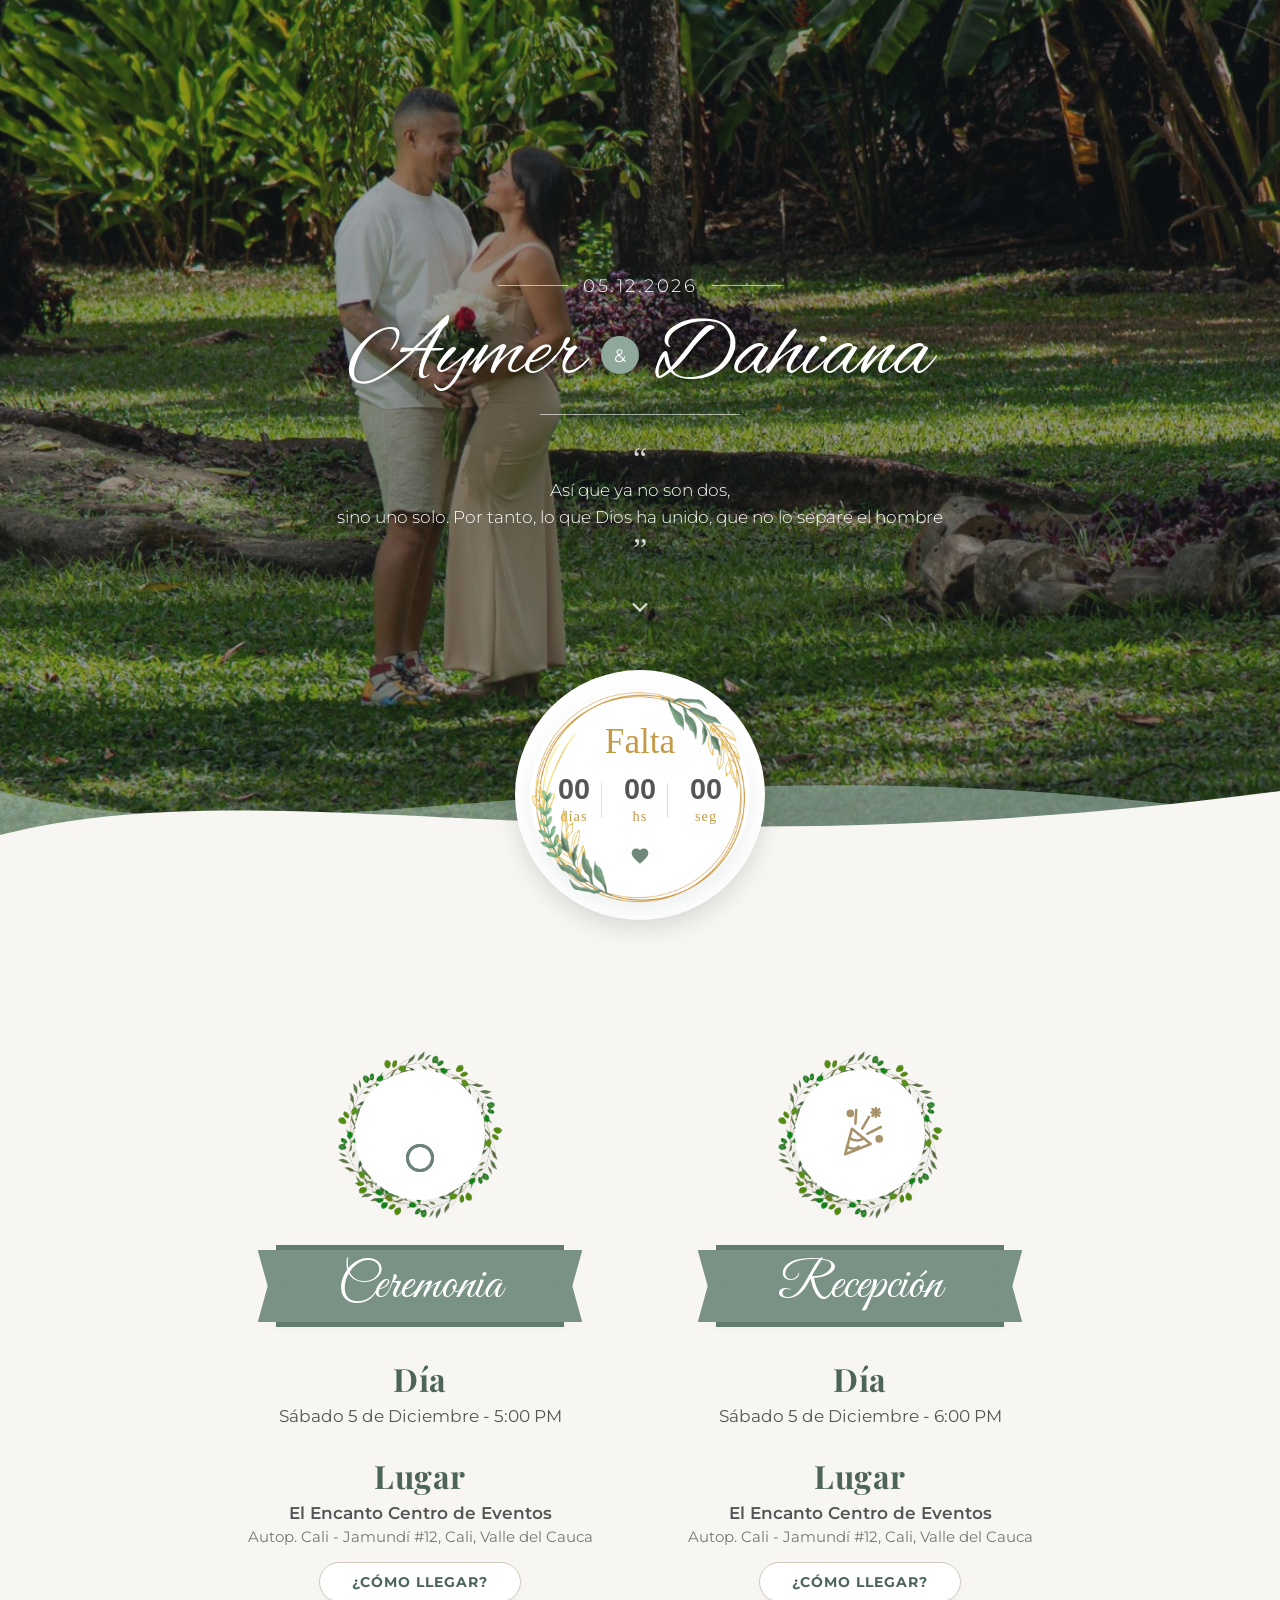
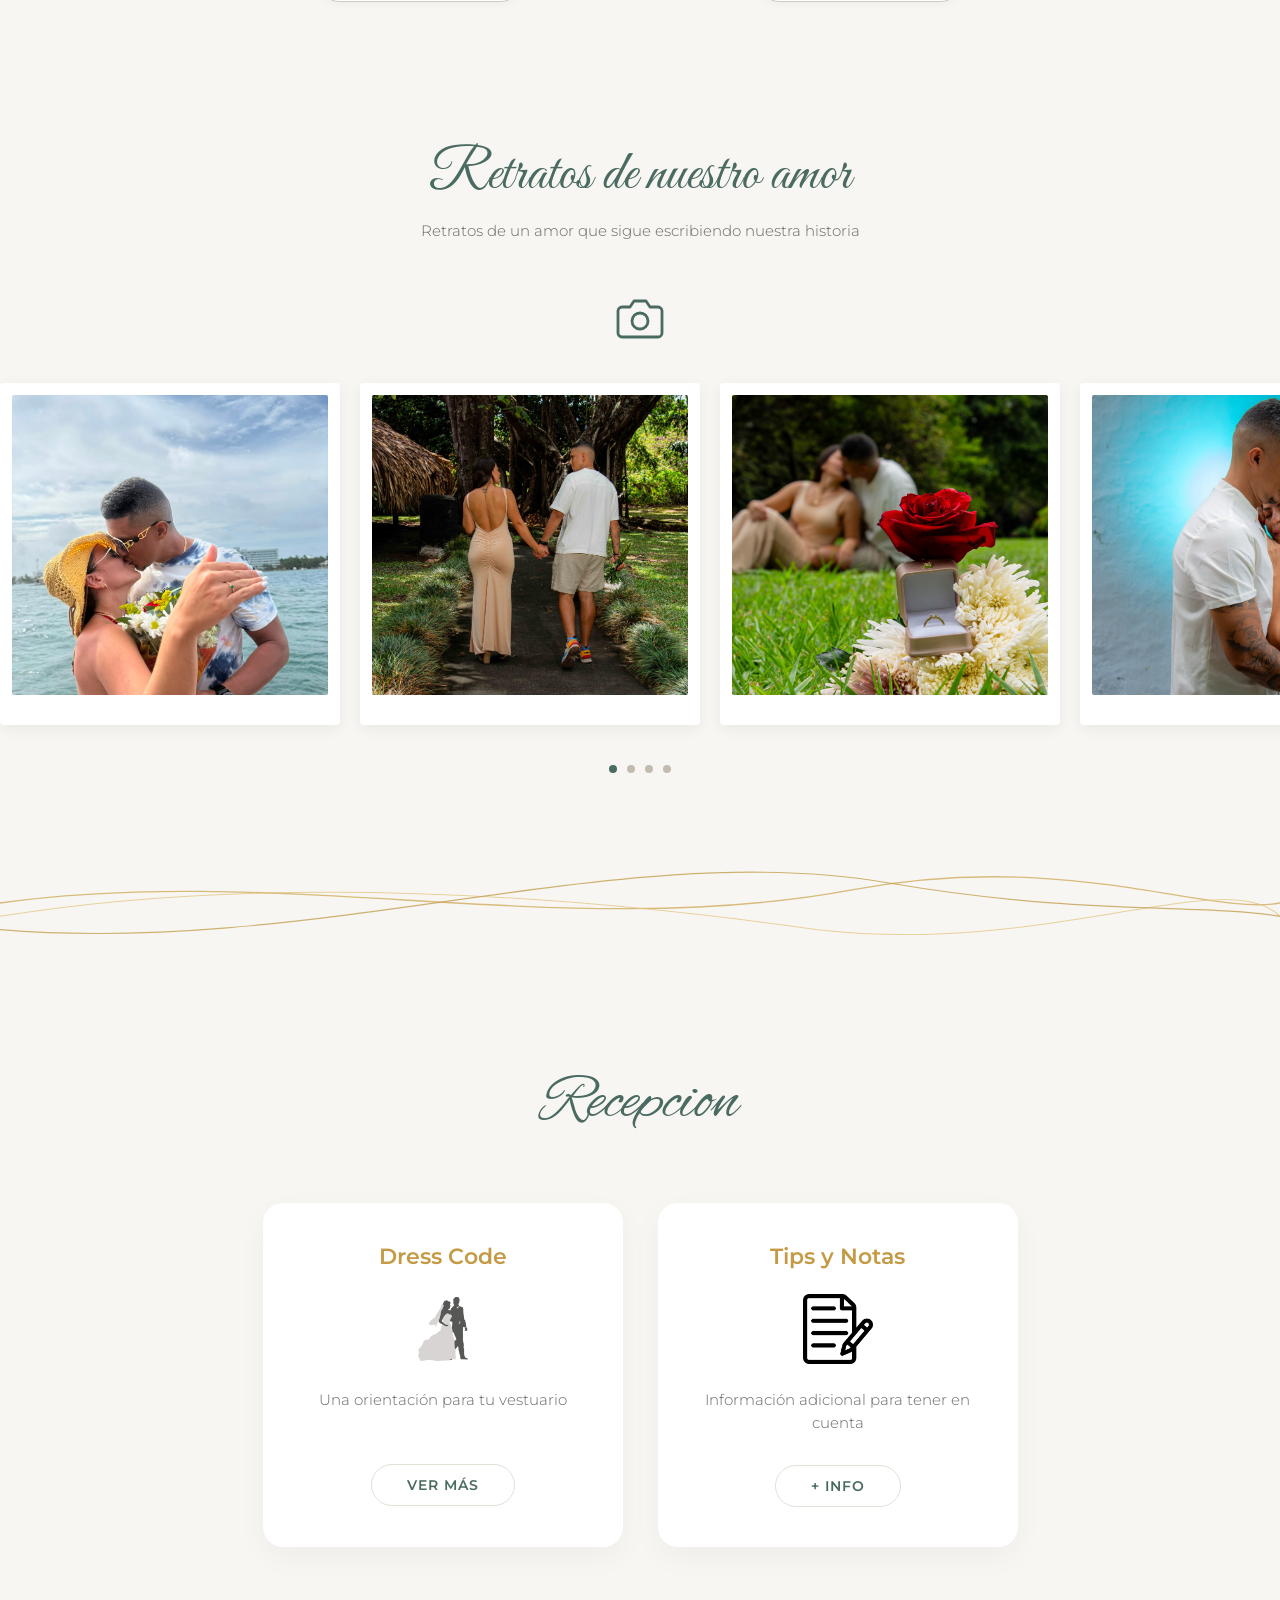
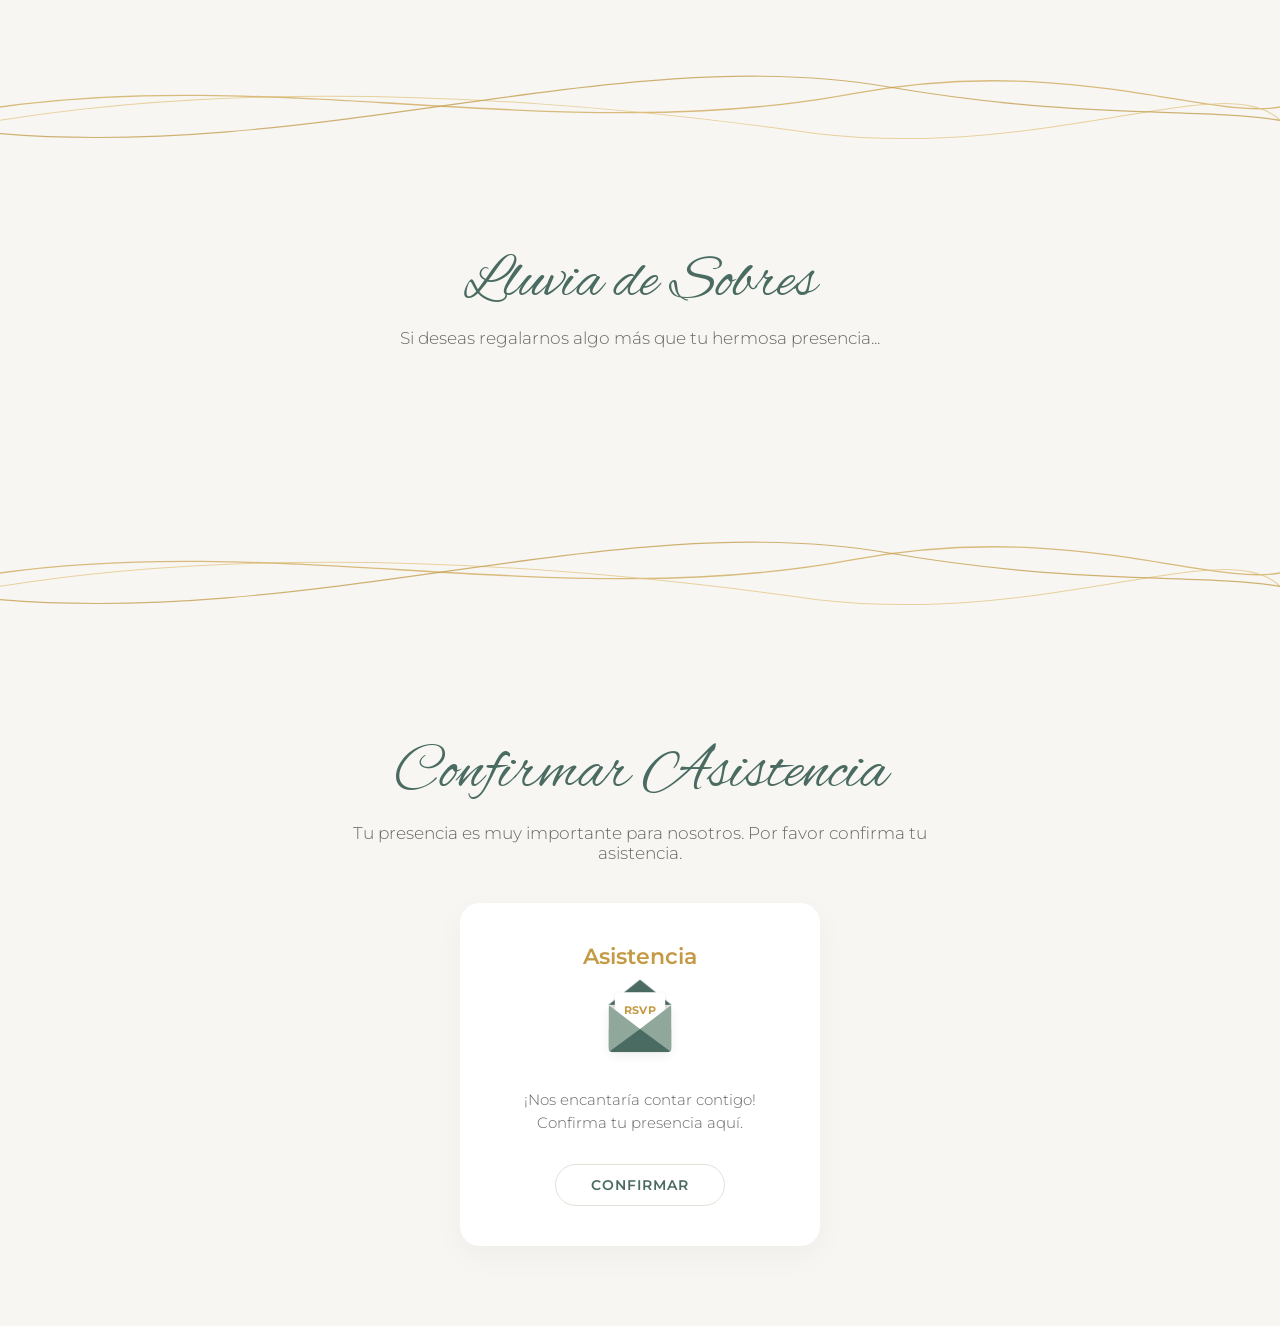
==== commit 04c58a60: "ultimoscambios" ====
--- a/bosquejo.html
+++ b/bosquejo.html
@@ -187,7 +187,7 @@
                 </div>
 
                 <div class="ribbon-banner">
-                    <h2>Recepcion</h2>
+                    <h2>Recepción</h2>
                 </div>
 
                 <div class="info-content">
@@ -366,7 +366,7 @@
      VENTANAS EMERGENTES (MODALES CON TEXTO EXACTO)
      ========================================== -->
 
-<!-- MODAL 1: DRESS CODE (Basado en tu Imagen 1) -->
+<!-- MODAL 1: DRESS CODE -->
 <div id="modal-dresscode" class="modal-overlay">
     <div class="modal-box modal-dresscode-box">
         <button class="modal-close-btn" onclick="closeModal('modal-dresscode')">&times;</button>
@@ -375,14 +375,18 @@
         
         <!-- Espacio reservado para tu imagen personalizada -->
         <div class="modal-image-container">
-            <img src="trajeyvestido.png" alt="Ilustración Dress Code" class="modal-custom-img">
-        </div>
-
-        <h2 class="modal-title-cursive">Formal</h2>
+            <img src="vestidoytraje2.0.png" alt="Ilustración Dress Code" class="modal-custom-img">
+        </div>
+
+        <h2 class="modal-title-cursive">Semi-formal</h2>
+
+        <p class="modal-description-text">
+            No te preocupes por seguir reglas estrictas; nos importa tu presencia.
+        </p>
 
         <p class="modal-reservation-text">
             Se reserva el color <br>
-            <strong>BLANCO</strong> <br>
+            <strong class="highlight-olive-cursive">Blanco</strong> <br>
             para la novia
         </p>
     </div>
@@ -417,7 +421,7 @@
             </p>
 
             <div class="contact-block">
-                <p class="contact-header"><strong>• Para información adicional, escríbenos a nuestro número de contacto:</strong></p>
+                <p class="contact-header"><strong>• Para información adicional, escríbenos a nuestro numero de contacto:</strong></p>
                 <p class="contact-numbers">
                      <a href="tel:+57321864464">(+57)  321 8644645</a>
                 </p>
--- a/bosquejo.css
+++ b/bosquejo.css
@@ -728,6 +728,42 @@
 .contact-numbers a {
     color: var(--green-dark, #4A6B62);
     text-decoration: underline;
+}
+/* ==========================================
+   ESTILOS DRESS CODE: SEMI-FORMAL Y VERDE OLIVA
+   ========================================== */
+
+/* Texto descriptivo bajo "Semi-formal" */
+.modal-description-text {
+    font-family: 'Montserrat', sans-serif;
+    font-size: 0.9rem;
+    font-weight: 300;
+    color: #555555;
+    margin: 12px 0 20px 0;
+    line-height: 1.5;
+    padding: 0 10px;
+}
+
+/* Destacado de BLANCO en cursiva y verde oliva */
+.highlight-olive-cursive {
+    font-family: 'Alex Brush', cursive; /* O la fuente cursiva de tu proyecto */
+    font-size: 2.2rem;
+    font-weight: 400;
+    color: var(--green-dark, #4A6B62) !important; /* Verde oliva botánico */
+    display: inline-block;
+    margin: 4px 0;
+    line-height: 1;
+}
+
+/* Ajuste general del bloque de reserva */
+.modal-reservation-text {
+    font-family: 'Montserrat', sans-serif;
+    font-size: 0.85rem;
+    font-weight: 300;
+    color: #666666;
+    letter-spacing: 0.5px;
+    line-height: 1.4;
+    margin-top: 15px;
 }
 
 /* Responsivo Móvil */
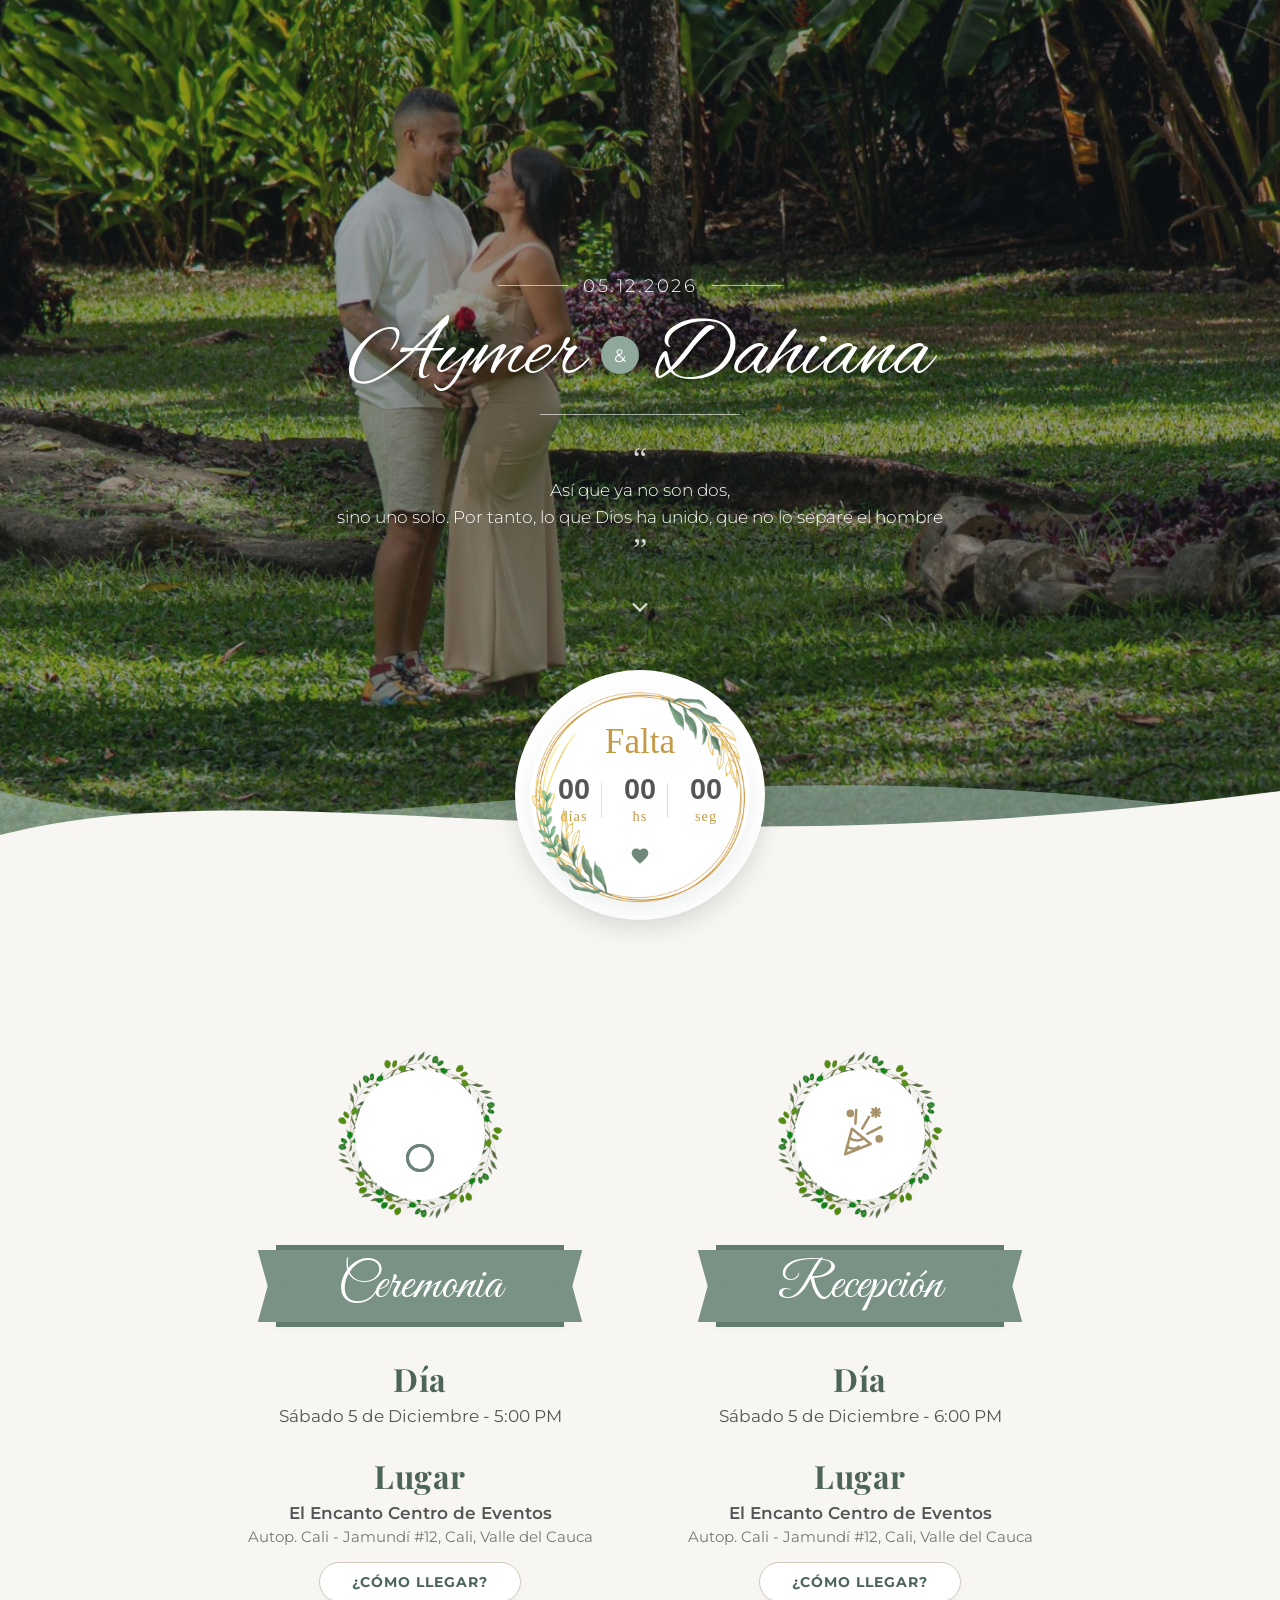
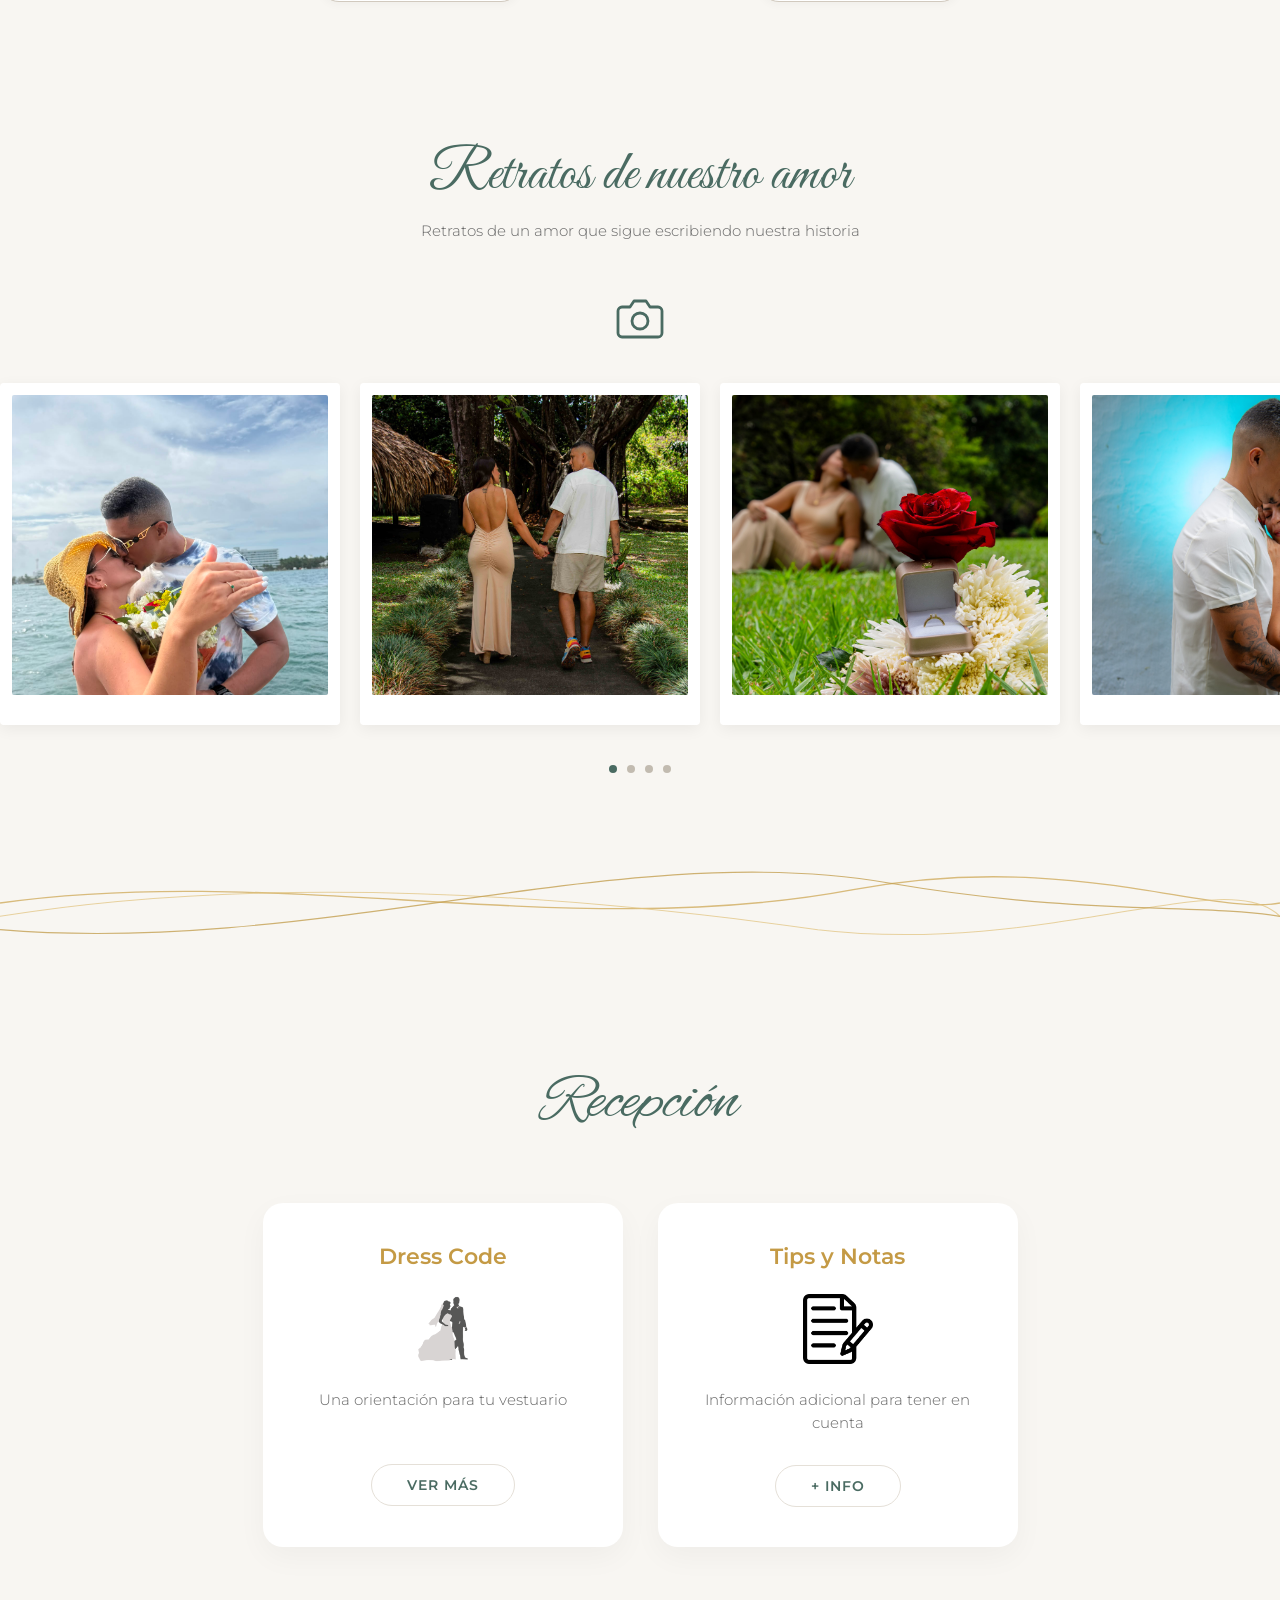
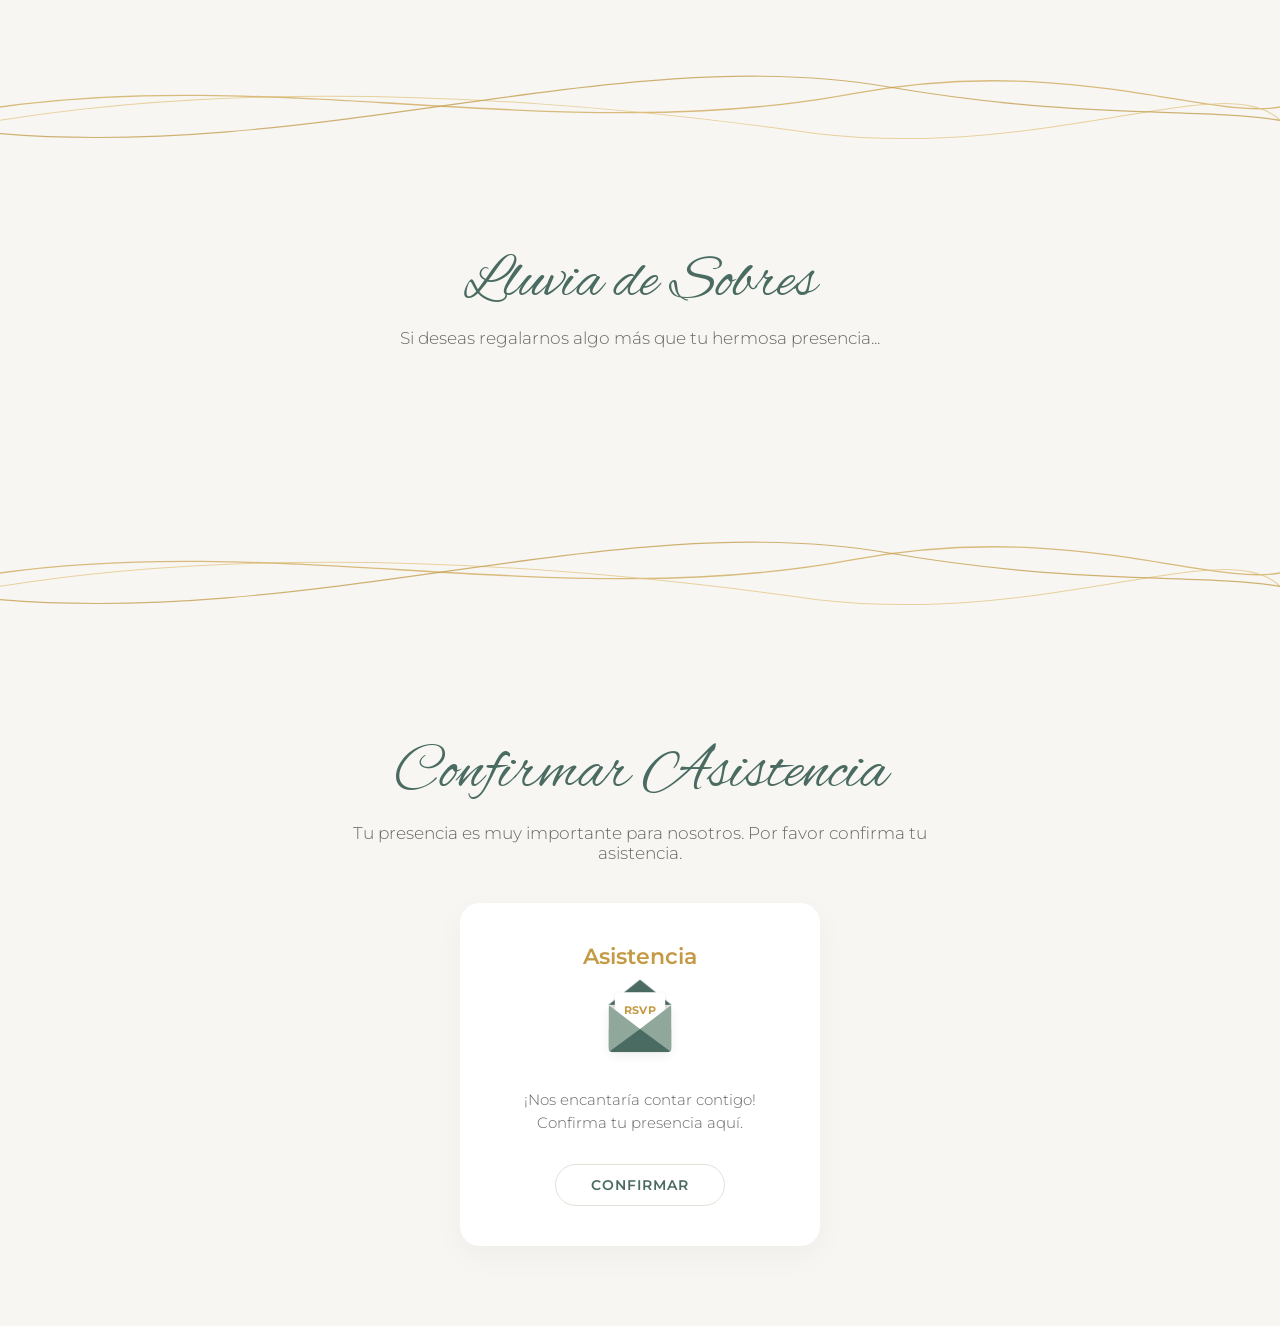
==== commit 4f936ae9: "ultimocambio" ====
--- a/bosquejo.html
+++ b/bosquejo.html
@@ -326,7 +326,7 @@
 <section class="fiesta-details-section">
 
     <div class="fiesta-header">
-        <h2 class="fiesta-title">Recepcion</h2>
+        <h2 class="fiesta-title">Recepción</h2>
     </div>
 
     <div class="cards-grid">
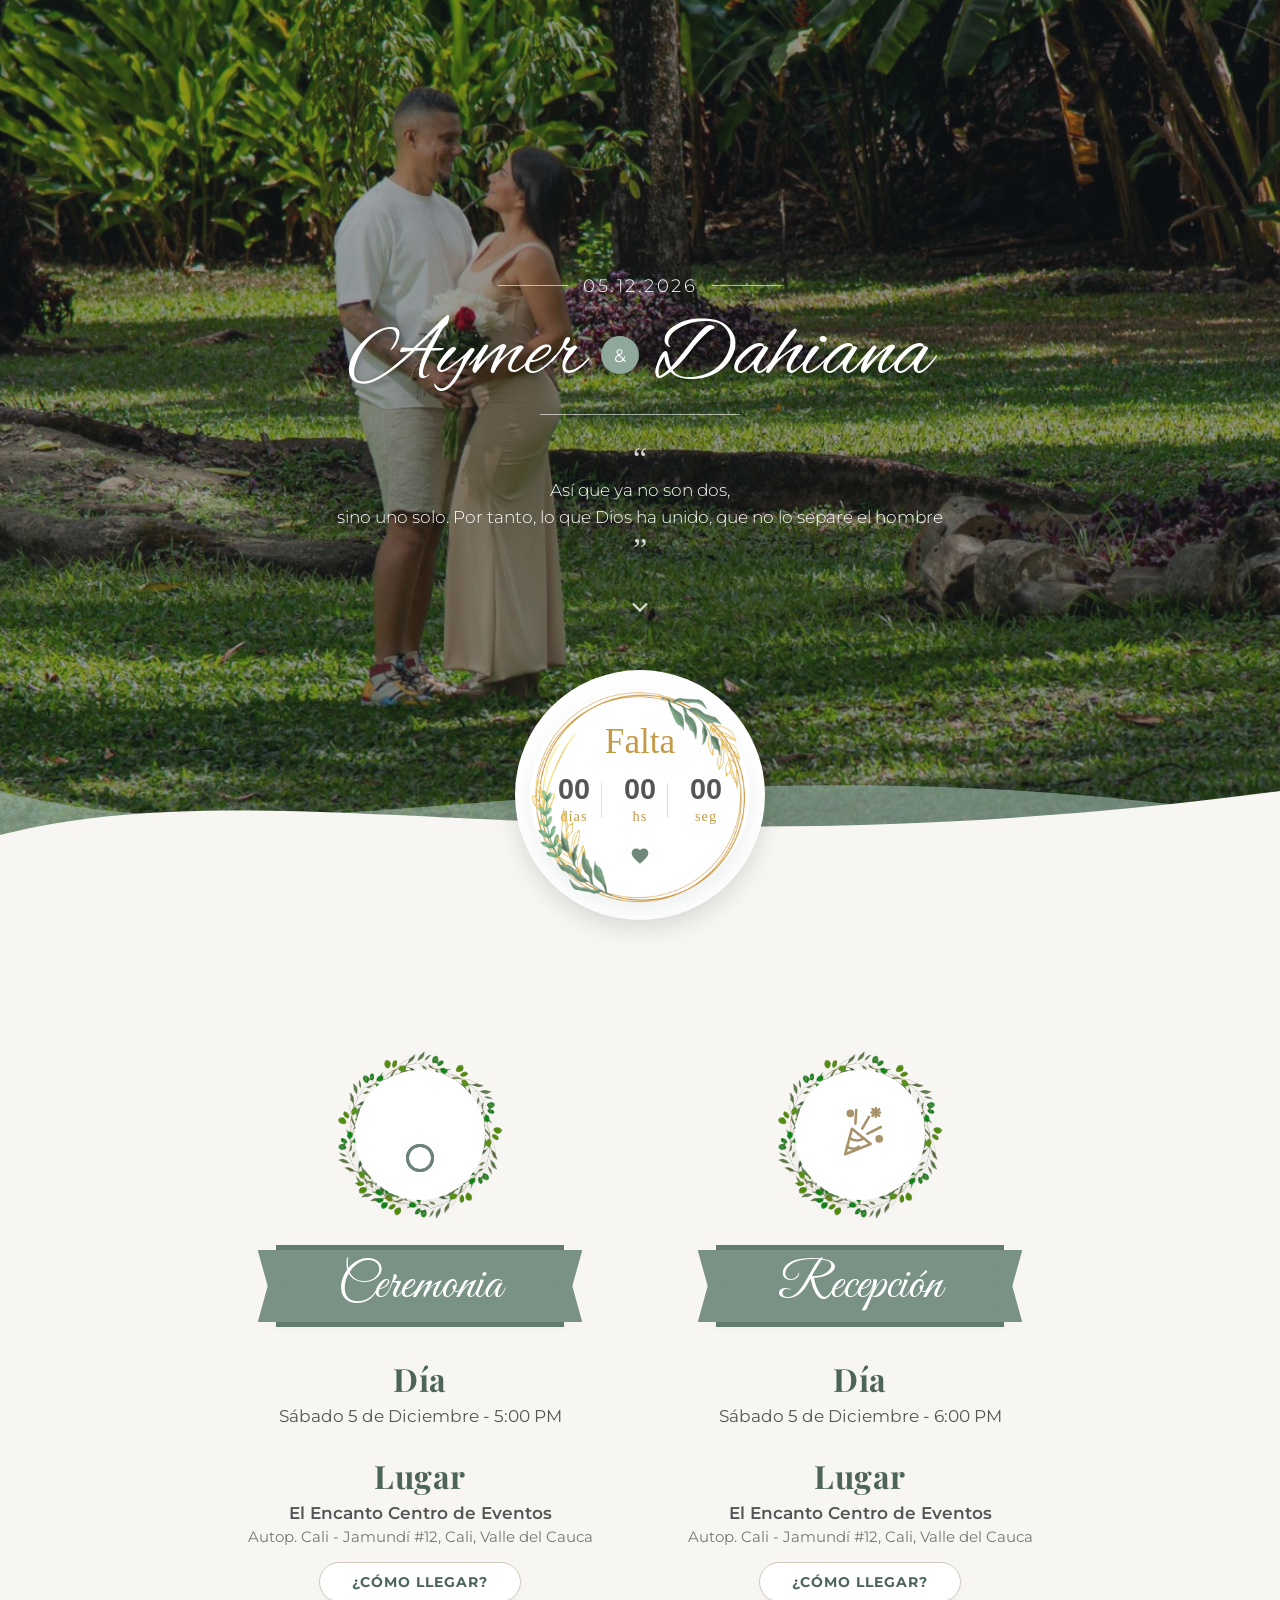
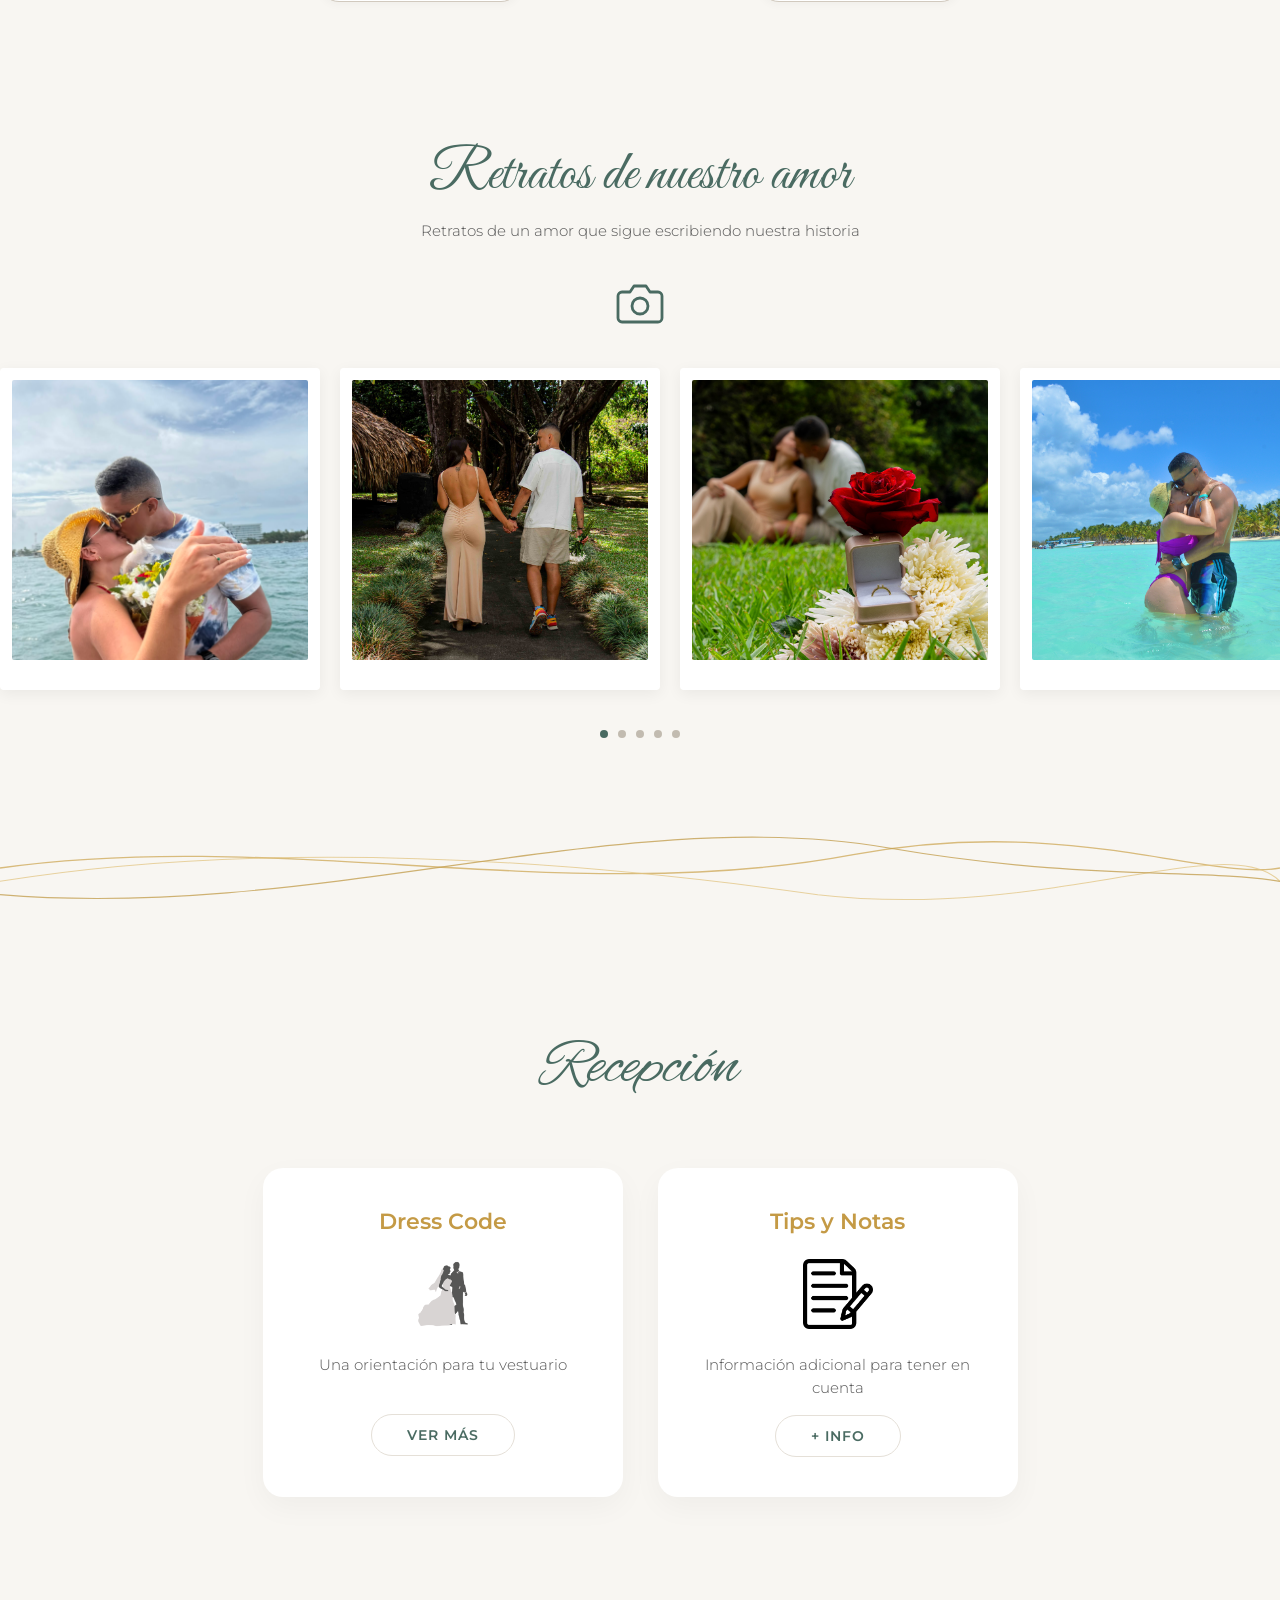
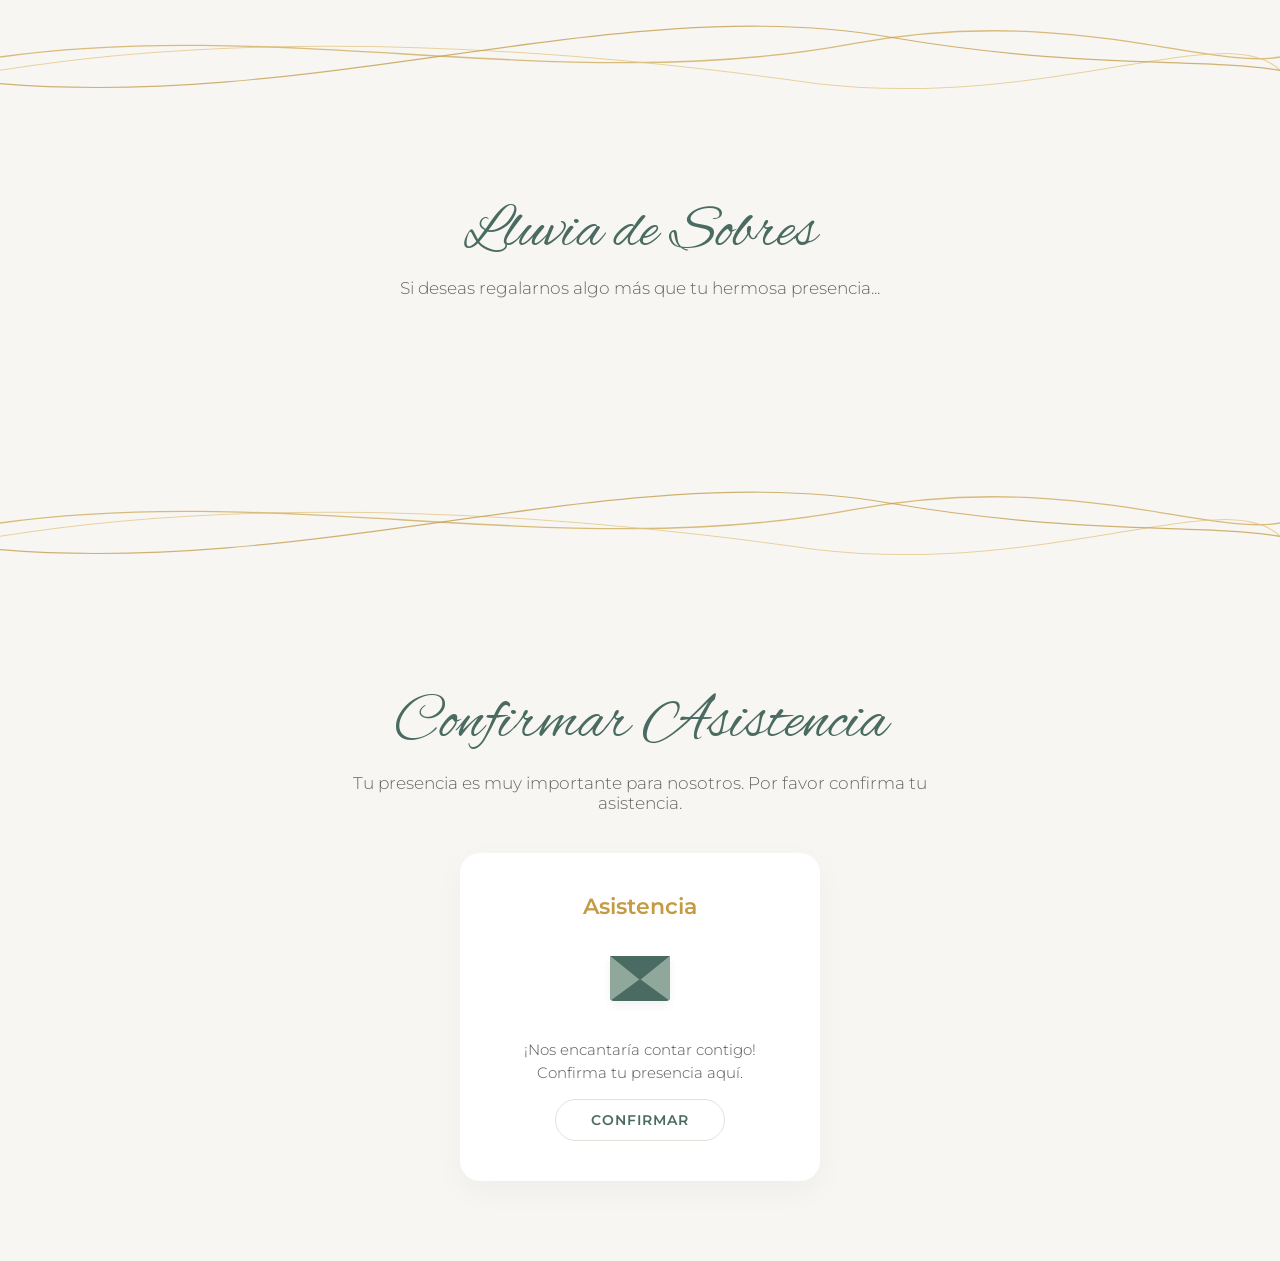
==== commit 5cb3d77f: "cambiosCarrucel" ====
--- a/bosquejo.html
+++ b/bosquejo.html
@@ -208,39 +208,46 @@
         </div>
     </section>
 
-    <!-- ==========================================
-         4. CARRUSEL DE FOTOS
-         ========================================== -->
-    <section class="gallery-section">
-        <h1 class="gallery-title">Retratos de nuestro amor</h1>
-            <p class="card-text">Retratos de un amor que sigue escribiendo nuestra historia</p>
-        <div class="camera-icon">
-            <svg xmlns="http://www.w3.org/2000/svg" viewBox="0 0 24 24" fill="none" stroke="#4A6B62" stroke-width="1.4" stroke-linecap="round" stroke-linejoin="round">
-                <path d="M23 19a2 2 0 0 1-2 2H3a2 2 0 0 1-2-2V8a2 2 0 0 1 2-2h4l2-3h6l2 3h4a2 2 0 0 1 2 2z"></path>
-                <circle cx="12" cy="13" r="4"></circle>
-            </svg>
-        </div>
-
-        <div class="carousel-container" id="carouselContainer">
-            <div class="carousel-track" id="carouselTrack">
-                <div class="photo-card"><img src="Foto.jpeg"Boda 1"></div>
-                <div class="photo-card"><img src="IMG0559.jpeg"Boda 3"></div>
-                <div class="photo-card"><img src="IMG0561.jpeg"Boda 4"></div>
-
-                <!-- Duplicado exacto para el efecto infinito -->
-                <div class="photo-card"><img src="IMG0624.jpeg"Boda 1"></div>
-                <div class="photo-card"><img src="Foto.jpeg"Boda 2"></div>
-                <div class="photo-card"><img src="IMG0559.jpeg"Boda 4"></div>
-            </div>
-        </div>
-
-        <div class="carousel-dots">
-            <span class="dot active"></span>
-            <span class="dot"></span>
-            <span class="dot"></span>
-            <span class="dot"></span>
-        </div>
-    </section>
+<!-- ==========================================
+     4. CARRUSEL DE FOTOS
+     ========================================== -->
+<section class="gallery-section">
+    <h1 class="gallery-title">Retratos de nuestro amor</h1>
+    <p class="card-text">Retratos de un amor que sigue escribiendo nuestra historia</p>
+
+    <div class="camera-icon">
+        <svg xmlns="http://www.w3.org/2000/svg" viewBox="0 0 24 24" fill="none" stroke="#4A6B62" stroke-width="1.4" stroke-linecap="round" stroke-linejoin="round">
+            <path d="M23 19a2 2 0 0 1-2 2H3a2 2 0 0 1-2-2V8a2 2 0 0 1 2-2h4l2-3h6l2 3h4a2 2 0 0 1 2 2z"></path>
+            <circle cx="12" cy="13" r="4"></circle>
+        </svg>
+    </div>
+
+    <div class="carousel-container" id="carouselContainer">
+        <div class="carousel-track" id="carouselTrack">
+            <!-- TANDA 1: Las 5 imágenes principales -->
+            <div class="photo-card"><img src="Foto.jpeg" alt="Boda 1"></div>
+            <div class="photo-card"><img src="IMG0559.jpeg" alt="Boda 2"></div>
+            <div class="photo-card"><img src="IMG0561.jpeg" alt="Boda 3"></div>
+            <div class="photo-card"><img src="IMG0523.jpeg" alt="Boda 4"></div>
+            <div class="photo-card"><img src="moto.jpeg" alt="Boda 5"></div>
+
+            <!-- TANDA 2: Duplicado exacto para el efecto infinito continuo -->
+            <div class="photo-card"><img src="Foto.jpeg" alt="Boda 1"></div>
+            <div class="photo-card"><img src="IMG0559.jpeg" alt="Boda 2"></div>
+            <div class="photo-card"><img src="IMG0561.jpeg" alt="Boda 3"></div>
+            <div class="photo-card"><img src="IMG0523.jpeg" alt="Boda 4"></div>
+            <div class="photo-card"><img src="moto.jpeg" alt="Boda 5"></div>
+        </div>
+    </div>
+
+    <div class="carousel-dots">
+        <span class="dot active"></span>
+        <span class="dot"></span>
+        <span class="dot"></span>
+        <span class="dot"></span>
+        <span class="dot"></span>
+    </div>
+</section>
 
     <!-- DIVISOR ONDULADO DORADO (Insertar entre secciones) -->
 <div class="ribbon-divider ribbon-divider-straight" aria-hidden="true">
--- a/Carrucel_fotos.css
+++ b/Carrucel_fotos.css
@@ -1,4 +1,9 @@
-* {
+/* ==========================================
+   CARRUSEL DE FOTOS (DESPLAZAMIENTO CONTINUO)
+   ========================================== */
+
+/* reset local si es necesario */
+.gallery-section * {
     box-sizing: border-box;
     margin: 0;
     padding: 0;
@@ -12,7 +17,7 @@
     background-color: #F8F6F2;
 }
 
-/* Título caligráfico exacto al estilo de la imagen */
+/* Título caligráfico */
 .gallery-title {
     font-family: 'Great Vibes', cursive;
     font-size: 3.5rem;
@@ -20,6 +25,14 @@
     color: #4A6B62;
     margin-bottom: 10px;
     text-align: center;
+}
+
+/* Texto descriptivo bajo el título */
+.card-text {
+    font-family: 'Montserrat', sans-serif;
+    font-size: 0.95rem;
+    color: #555555;
+    margin-bottom: 15px;
 }
 
 /* Icono de cámara superior */
@@ -34,19 +47,15 @@
     width: 100%;
     overflow: hidden;
     padding: 15px 0 25px 0;
-    cursor: grab;
+    pointer-events: none; /* Evita pausas o bloqueos al tocar en celulares */
 }
 
-.carousel-container:active {
-    cursor: grabbing;
-}
-
-/* Pista con desplazamiento continuo */
+/* Pista continua con animación fluida */
 .carousel-track {
     display: flex;
     gap: 20px;
     width: max-content;
-    animation: scroll 25s linear infinite;
+    animation: scroll 35s linear infinite; /* Velocidad lenta y constante */
     will-change: transform;
 }
 
@@ -57,13 +66,13 @@
     border-radius: 4px;
     box-shadow: 0 4px 15px rgba(0, 0, 0, 0.06);
     flex-shrink: 0;
-    width: 340px;
+    width: 320px;
     user-select: none;
 }
 
 .photo-card img {
     width: 100%;
-    height: 300px;
+    height: 280px;
     object-fit: cover;
     border-radius: 2px;
     display: block;
@@ -90,26 +99,37 @@
     background-color: #4A6B62;
 }
 
-/* Animación de desplazamiento infinito */
+/* Keyframe para ciclo infinito continuo */
 @keyframes scroll {
     0% {
         transform: translateX(0);
     }
     100% {
-        transform: translateX(calc(-50% - 10px));
+        transform: translateX(-50%);
     }
 }
 
-/* Adaptación responsive para pantallas móviles */
+/* Adaptación para celulares */
 @media (max-width: 600px) {
     .gallery-title {
-        font-size: 2.5rem;
+        font-size: 2.4rem;
     }
+
+    .card-text {
+        font-size: 0.85rem;
+        padding: 0 15px;
+    }
+
+    .carousel-track {
+        gap: 12px; /* Mantiene exactamente la animación a 35s */
+    }
+
     .photo-card {
-        width: 270px;
-        padding: 10px 10px 24px 10px;
+        width: 230px;
+        padding: 8px 8px 20px 8px;
     }
+
     .photo-card img {
-        height: 180px;
+        height: 200px;
     }
 }
